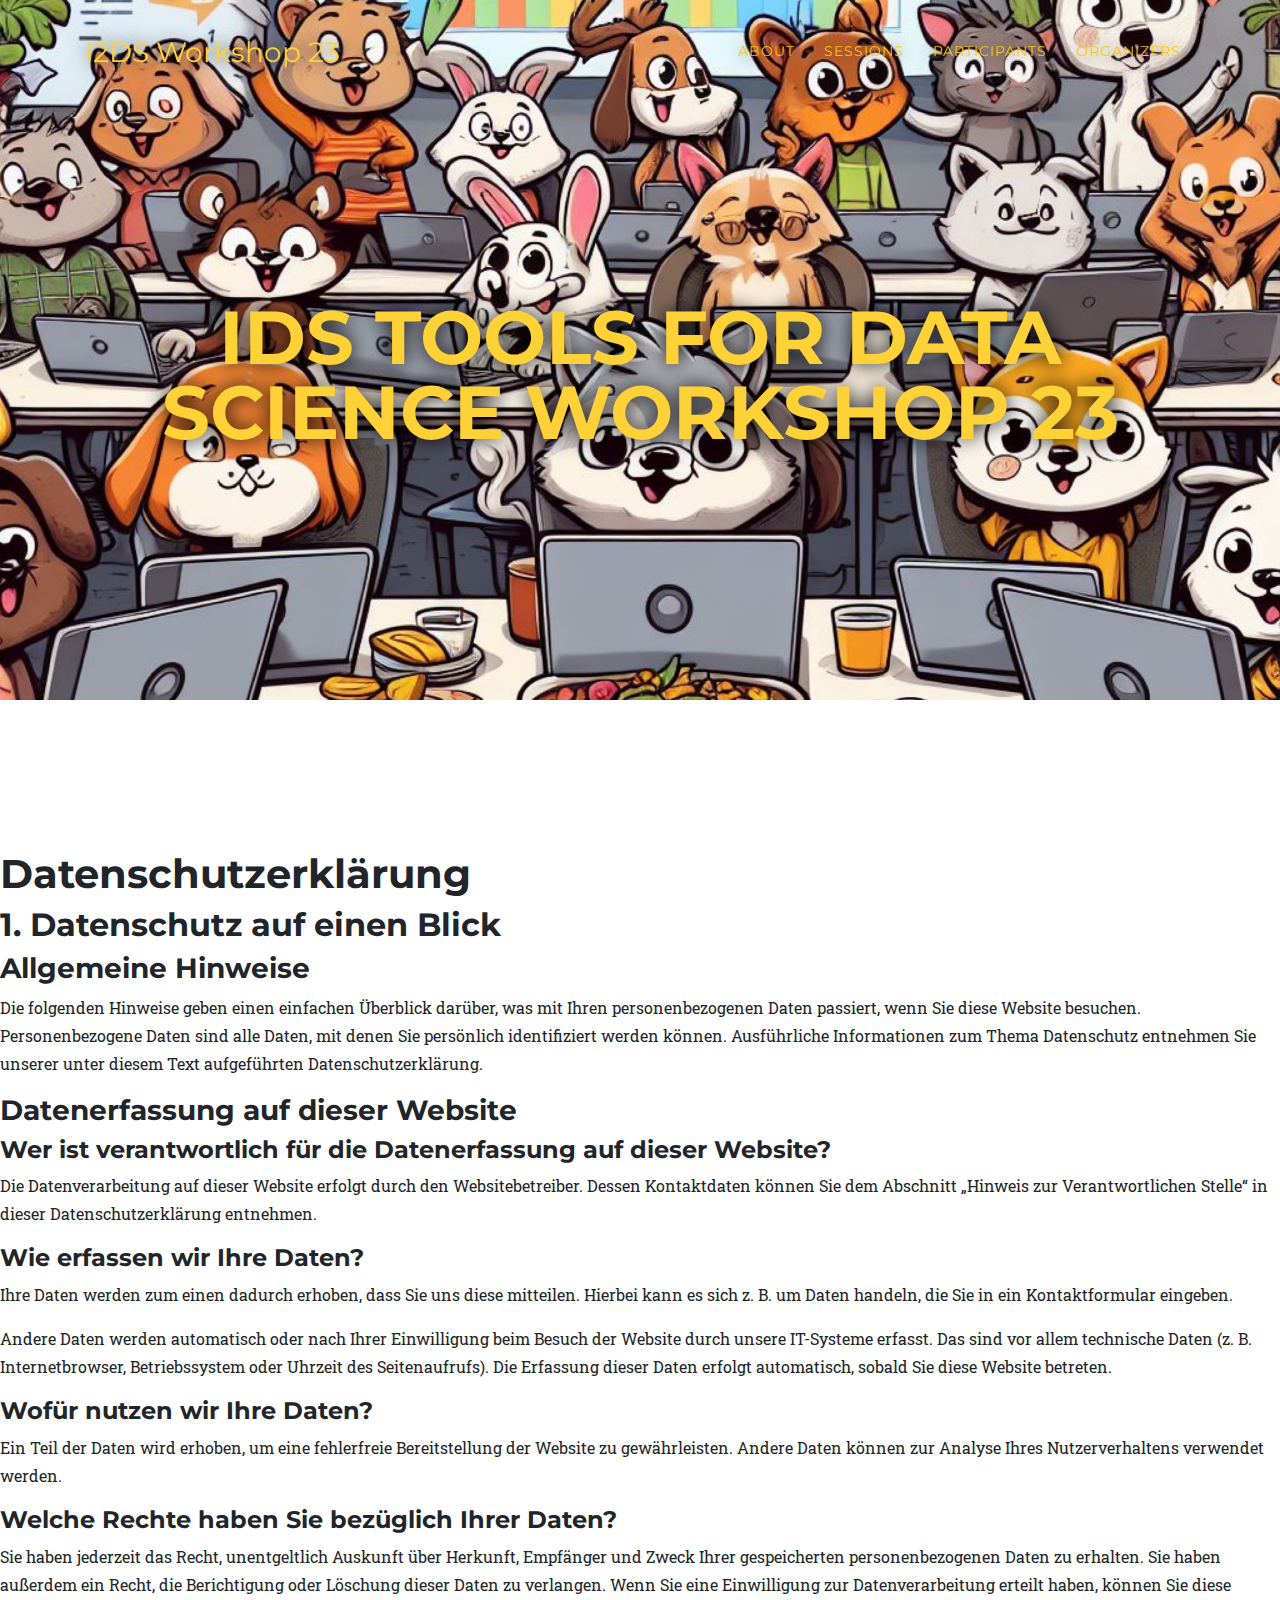
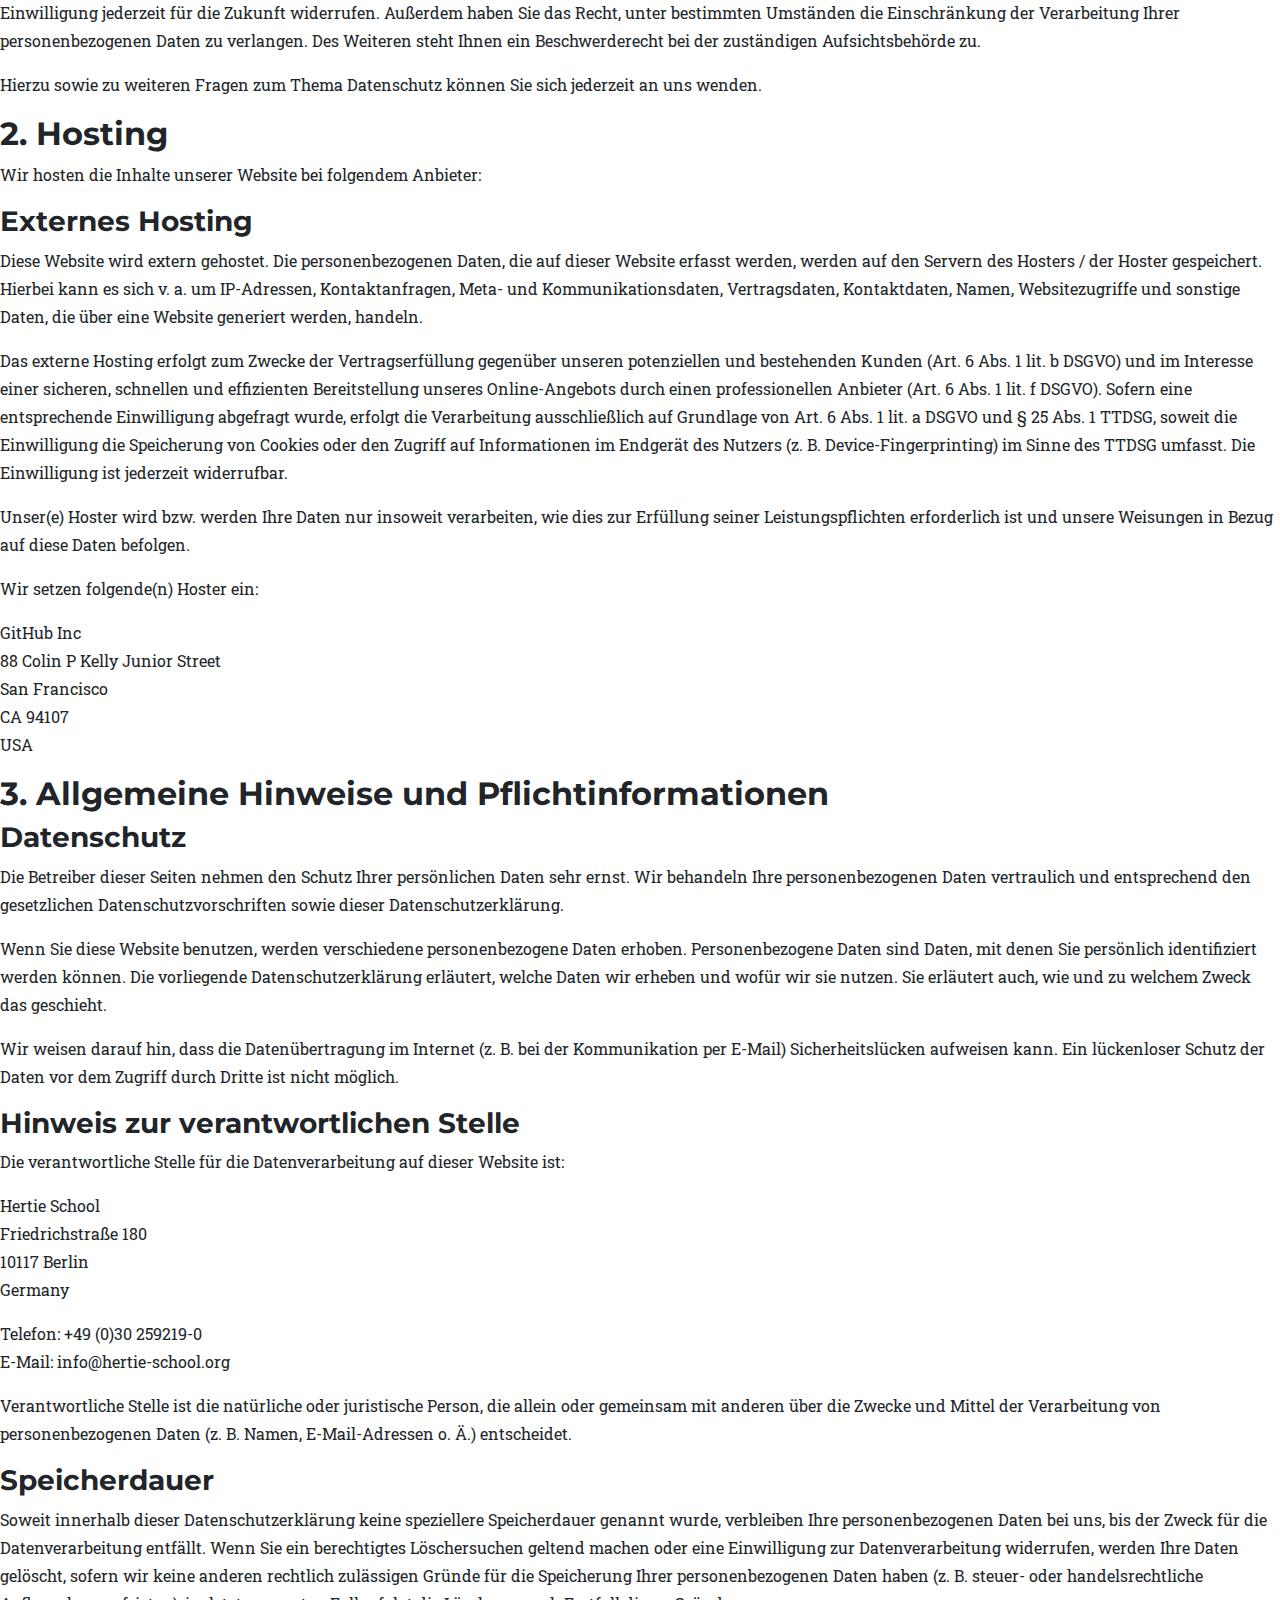
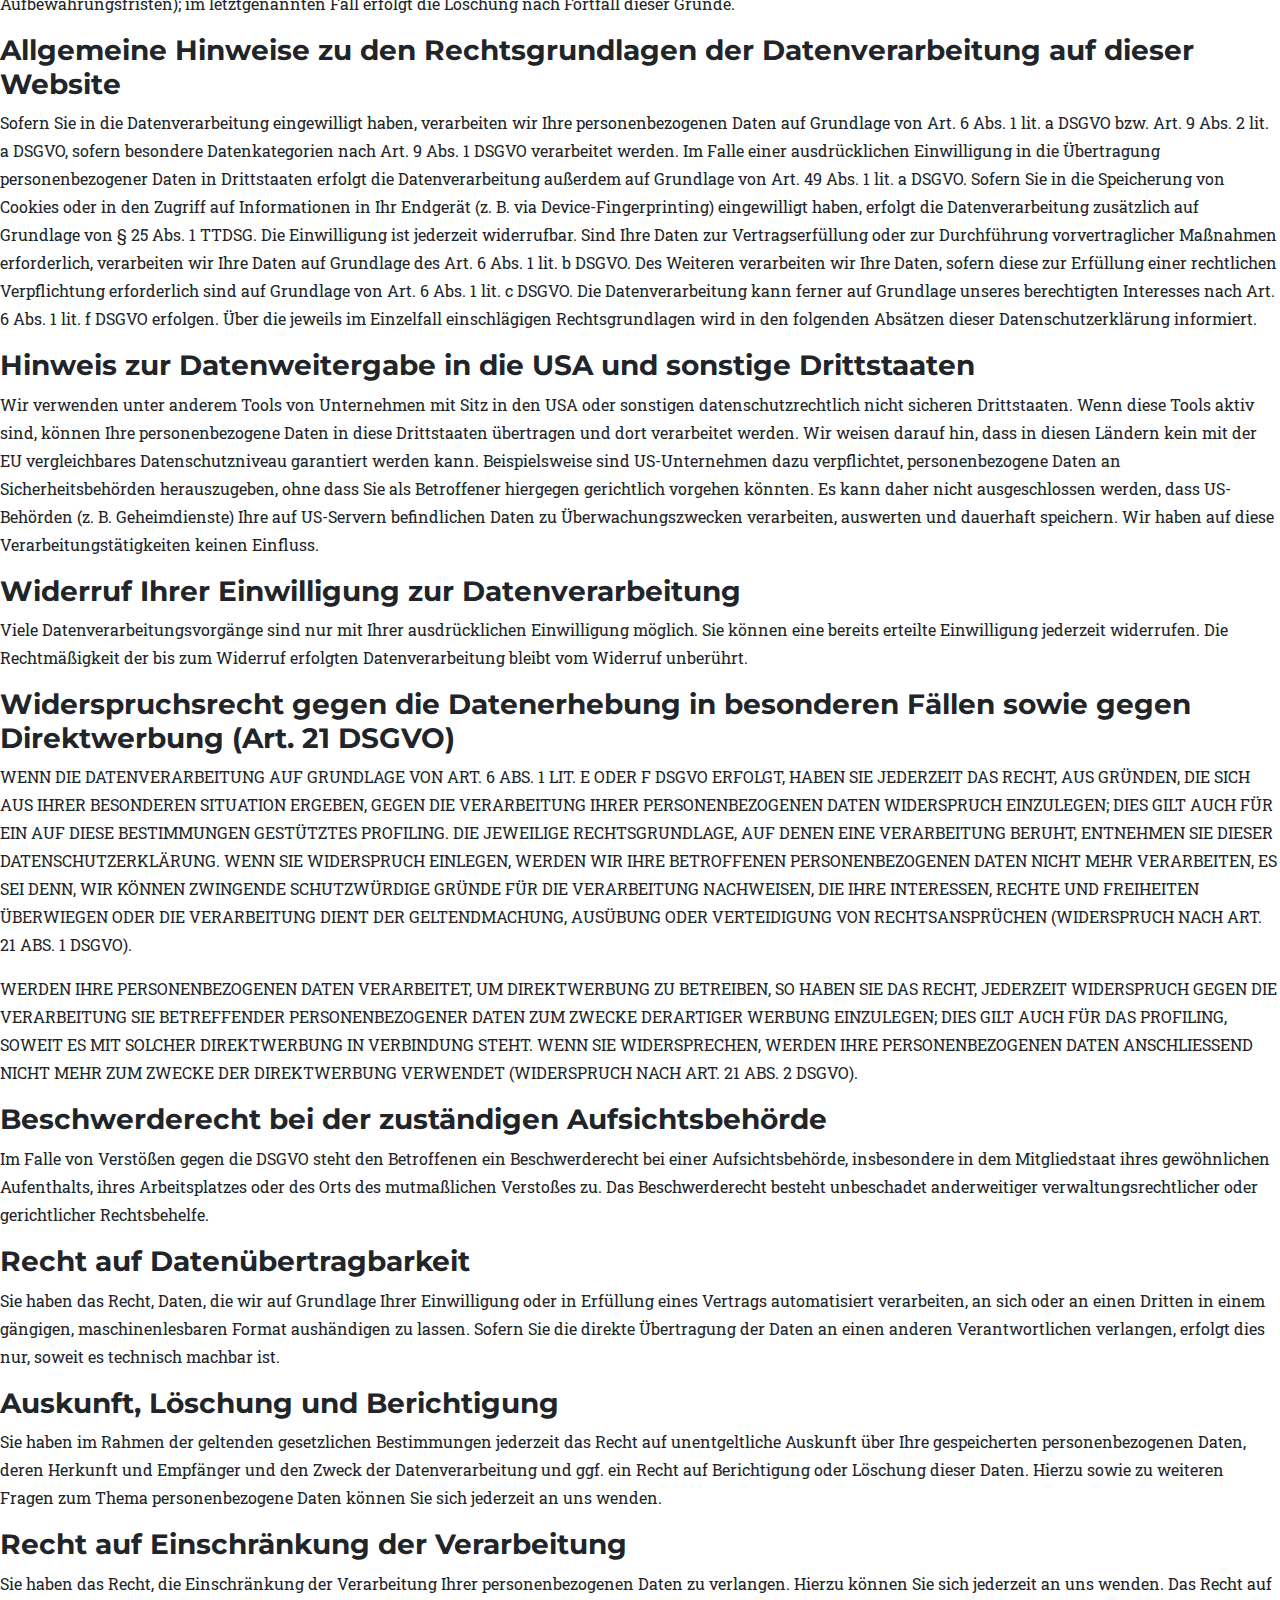
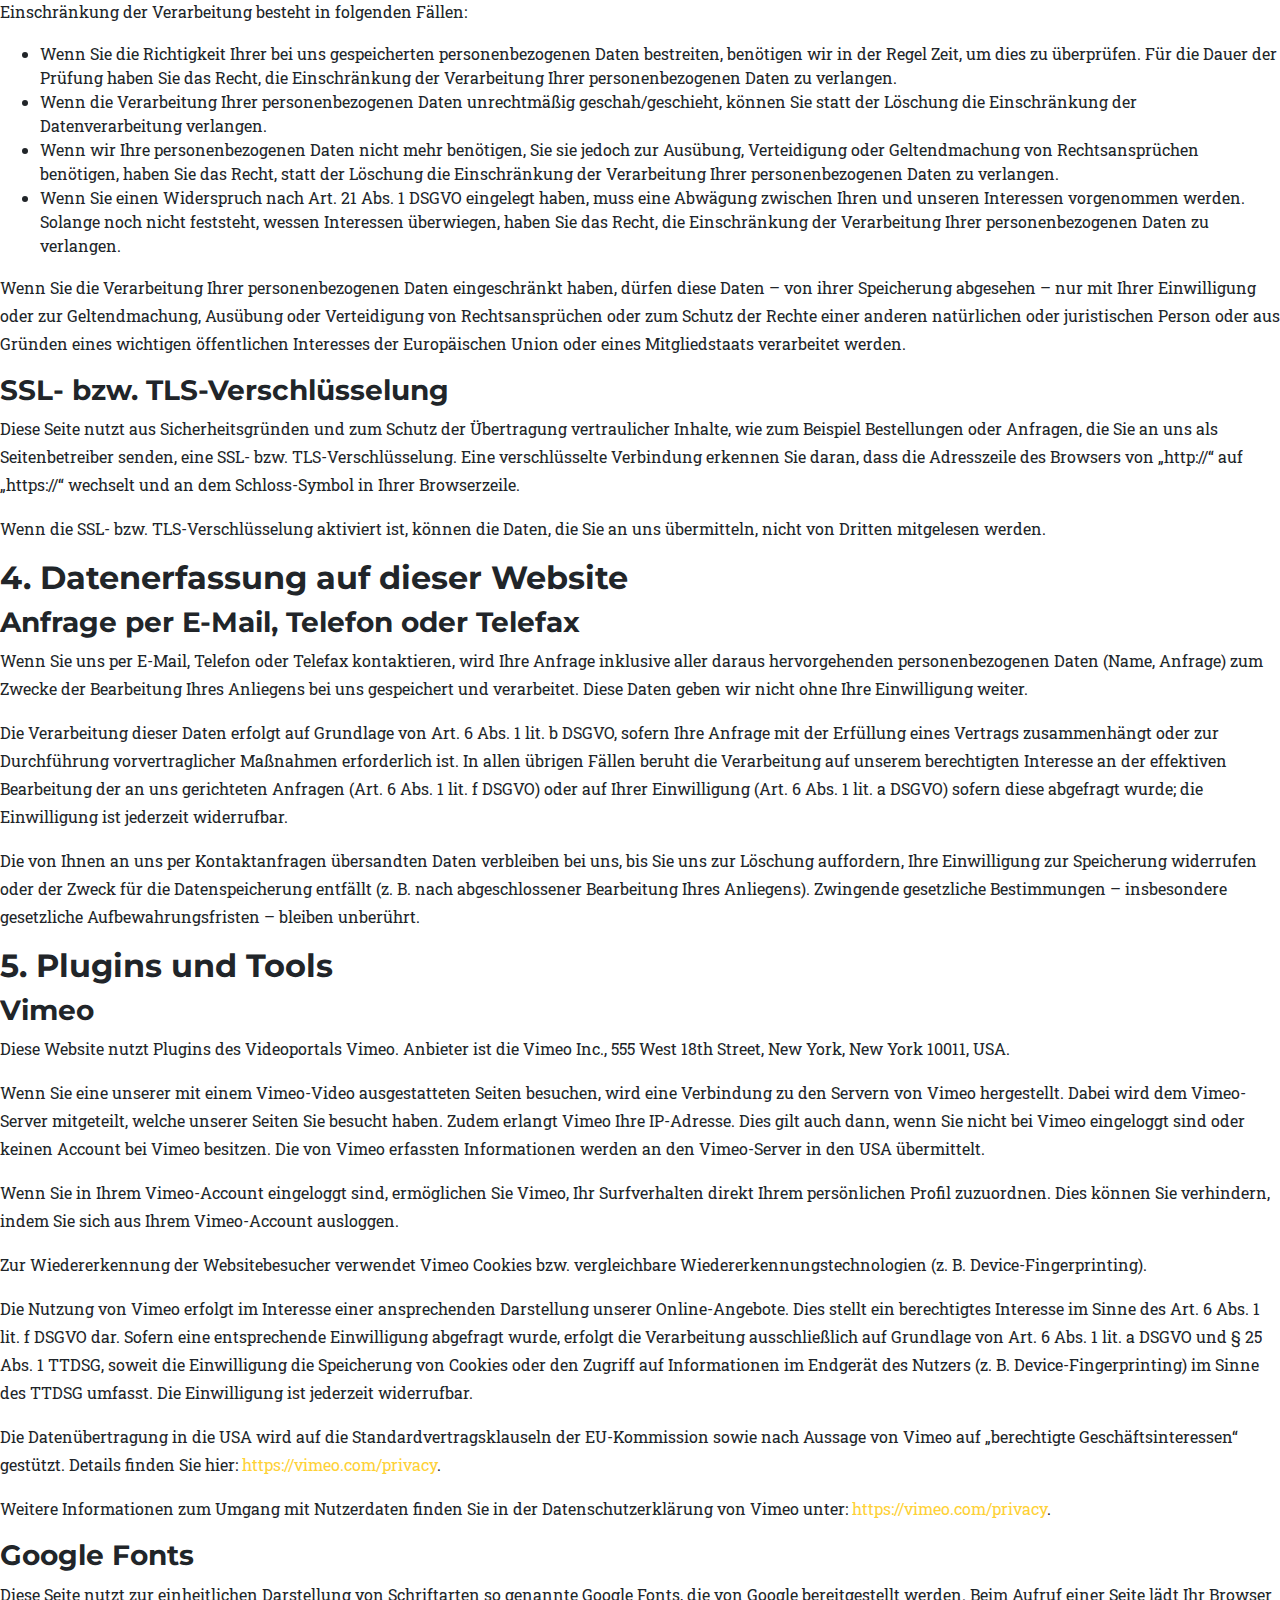
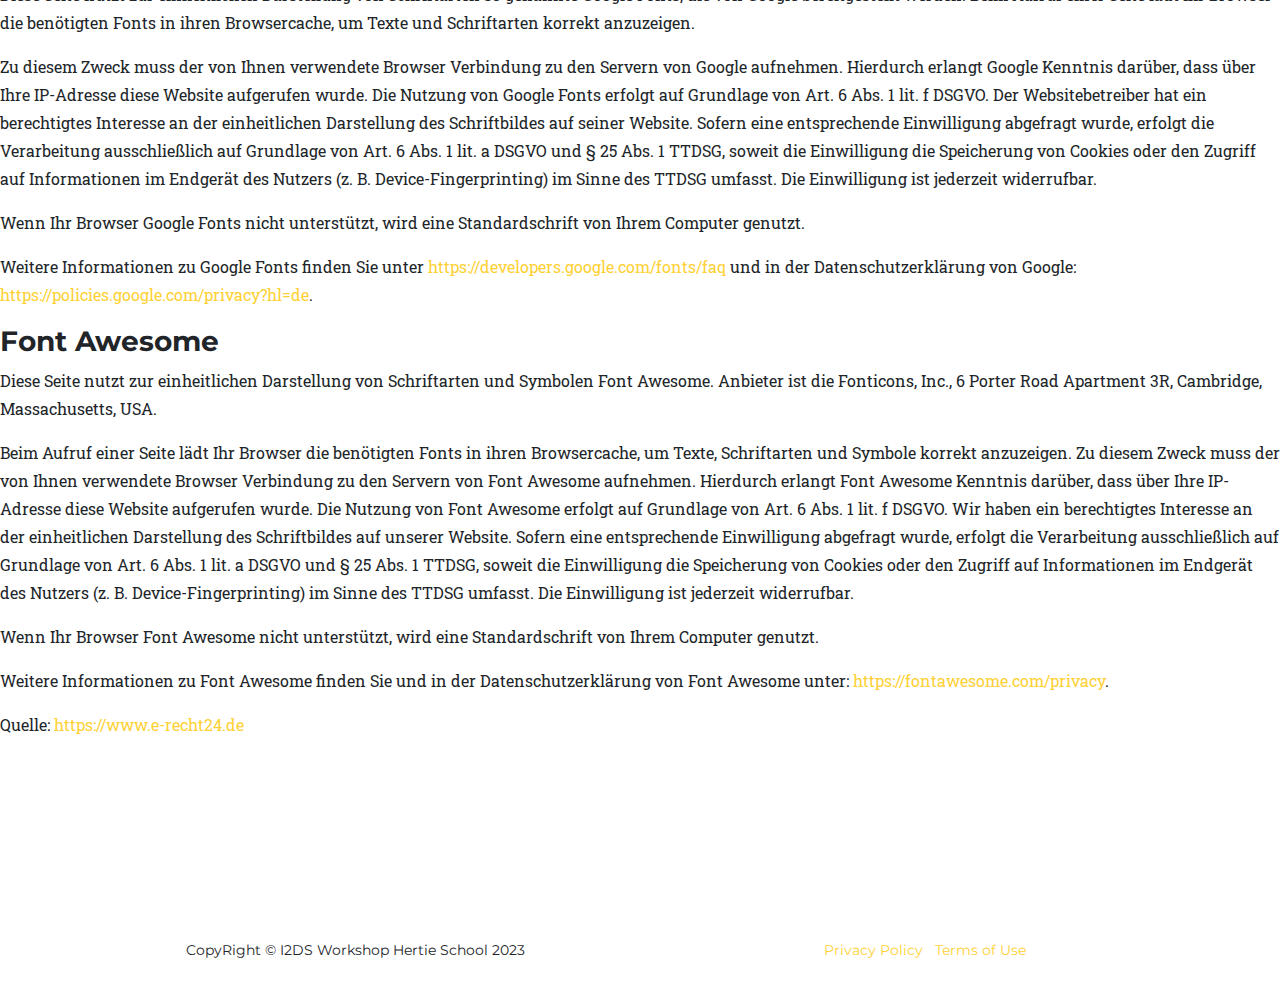
==== privacy.html @ a3f769ca "Initial commit" ====
<!DOCTYPE html>
<html lang="en">

<head>

  <meta charset="utf-8">
  <meta name="viewport" content="width=device-width, initial-scale=1, shrink-to-fit=no">
  <meta name="description" content="">
  <meta name="author" content="">

  <title>I2DS Tools for Data Science Workshop 21</title>

  <!-- Bootstrap core CSS -->
  <link href="vendor/bootstrap/css/bootstrap.min.css" rel="stylesheet">

  <!-- Custom fonts for this template -->
  <link href="vendor/fontawesome-free/css/all.min.css" rel="stylesheet" type="text/css">
  <link href="https://fonts.googleapis.com/css?family=Montserrat:400,700" rel="stylesheet" type="text/css">
  <link href='https://fonts.googleapis.com/css?family=Kaushan+Script' rel='stylesheet' type='text/css'>
  <link href='https://fonts.googleapis.com/css?family=Droid+Serif:400,700,400italic,700italic' rel='stylesheet' type='text/css'>
  <link href='https://fonts.googleapis.com/css?family=Roboto+Slab:400,100,300,700' rel='stylesheet' type='text/css'>

  <!-- Custom styles for this template -->
  <link href="css/agency.css" rel="stylesheet">
  <!--  <link href="css/agency.min.css" rel="stylesheet">  -->

  <style type="text/css">
    .tg .tg-gges {
      background-color: #C5D9F1;
      text-align: left;
      vertical-align: bottom
    }

    .tg .tg-0lax {
      text-align: left;
      vertical-align: top
    }

    .tg .tg-7zrl {
      text-align: left;
      vertical-align: bottom
    }
  </style>

  <style type="text/css">
    .tg .tg-ycr8 {
      text-align: left;
      vertical-align: top
    }

    .tg .tg-raw7 {
      border-color: inherit;
      font-weight: bold;
      text-align: left;
      vertical-align: top
    }

    .tg .tg-zv36 {
      border-color: inherit;
      font-weight: bold;
      text-align: left;
      vertical-align: top
    }

    .tg .tg-uk4f {
      text-align: left;
      vertical-align: top
    }

    .tg .tg-6sgx {
      text-align: left;
      vertical-align: top
    }

    .tg .tg-vrym {
      background-color: #353a3f;
      border-color: inherit;
      color: #ffc702;
      font-weight: bold;
      text-align: center;
      vertical-align: middle
    }

    .tg .tg-y0hg {
      text-align: left;
      vertical-align: top
    }

  </style>
</head>

<body id="page-top">

  <!-- Navigation -->
  <nav class="navbar navbar-expand-lg navbar-dark fixed-top" id="mainNav">
    <div class="container">
      <a class="navbar-brand js-scroll-trigger" href="#page-top">I2DS Workshop 23</a>
      <button class="navbar-toggler navbar-toggler-right" type="button" data-toggle="collapse" data-target="#navbarResponsive" aria-controls="navbarResponsive" aria-expanded="false" aria-label="Toggle navigation">
        Menu
        <i class="fas fa-bars"></i>
      </button>
      <div class="collapse navbar-collapse" id="navbarResponsive">
        <ul class="navbar-nav text-uppercase ml-auto">
          <li class="nav-item">
            <a class="nav-link js-scroll-trigger" href="index.html#about">About</a>
          </li>
          <li class="nav-item">
            <a class="nav-link js-scroll-trigger" href="index.html#sessions">Sessions</a>
          </li>
          <li class="nav-item">
            <a class="nav-link js-scroll-trigger" href="index.html#participants">Participants</a>
          </li>
          <li class="nav-item">
            <a class="nav-link js-scroll-trigger" href="index.html#organizers">Organizers</a>
          </li>
        </ul>
      </div>
    </div>
  </nav>

  <!-- Privacy -->
  
  <!-- Header -->
  <header class="masthead">
    <div class="container">
      <div class="intro-text">
        <div class="intro-heading text-uppercase">IDS Tools for Data Science Workshop 23</div>
      </div>
    </div>
  </header>


<section>

<h1>Datenschutz&shy;erkl&auml;rung</h1>
<h2>1. Datenschutz auf einen Blick</h2>
<h3>Allgemeine Hinweise</h3> <p>Die folgenden Hinweise geben einen einfachen &Uuml;berblick dar&uuml;ber, was mit Ihren personenbezogenen Daten passiert, wenn Sie diese Website besuchen. Personenbezogene Daten sind alle Daten, mit denen Sie pers&ouml;nlich identifiziert werden k&ouml;nnen. Ausf&uuml;hrliche Informationen zum Thema Datenschutz entnehmen Sie unserer unter diesem Text aufgef&uuml;hrten Datenschutzerkl&auml;rung.</p>
<h3>Datenerfassung auf dieser Website</h3> <h4>Wer ist verantwortlich f&uuml;r die Datenerfassung auf dieser Website?</h4> <p>Die Datenverarbeitung auf dieser Website erfolgt durch den Websitebetreiber. Dessen Kontaktdaten k&ouml;nnen Sie dem Abschnitt &bdquo;Hinweis zur Verantwortlichen Stelle&ldquo; in dieser Datenschutzerkl&auml;rung entnehmen.</p> <h4>Wie erfassen wir Ihre Daten?</h4> <p>Ihre Daten werden zum einen dadurch erhoben, dass Sie uns diese mitteilen. Hierbei kann es sich z.&nbsp;B. um Daten handeln, die Sie in ein Kontaktformular eingeben.</p> <p>Andere Daten werden automatisch oder nach Ihrer Einwilligung beim Besuch der Website durch unsere IT-Systeme erfasst. Das sind vor allem technische Daten (z.&nbsp;B. Internetbrowser, Betriebssystem oder Uhrzeit des Seitenaufrufs). Die Erfassung dieser Daten erfolgt automatisch, sobald Sie diese Website betreten.</p> <h4>Wof&uuml;r nutzen wir Ihre Daten?</h4> <p>Ein Teil der Daten wird erhoben, um eine fehlerfreie Bereitstellung der Website zu gew&auml;hrleisten. Andere Daten k&ouml;nnen zur Analyse Ihres Nutzerverhaltens verwendet werden.</p> <h4>Welche Rechte haben Sie bez&uuml;glich Ihrer Daten?</h4> <p>Sie haben jederzeit das Recht, unentgeltlich Auskunft &uuml;ber Herkunft, Empf&auml;nger und Zweck Ihrer gespeicherten personenbezogenen Daten zu erhalten. Sie haben au&szlig;erdem ein Recht, die Berichtigung oder L&ouml;schung dieser Daten zu verlangen. Wenn Sie eine Einwilligung zur Datenverarbeitung erteilt haben, k&ouml;nnen Sie diese Einwilligung jederzeit f&uuml;r die Zukunft widerrufen. Au&szlig;erdem haben Sie das Recht, unter bestimmten Umst&auml;nden die Einschr&auml;nkung der Verarbeitung Ihrer personenbezogenen Daten zu verlangen. Des Weiteren steht Ihnen ein Beschwerderecht bei der zust&auml;ndigen Aufsichtsbeh&ouml;rde zu.</p> <p>Hierzu sowie zu weiteren Fragen zum Thema Datenschutz k&ouml;nnen Sie sich jederzeit an uns wenden.</p>
<h2>2. Hosting</h2>
<p>Wir hosten die Inhalte unserer Website bei folgendem Anbieter:</p>
<h3>Externes Hosting</h3> <p>Diese Website wird extern gehostet. Die personenbezogenen Daten, die auf dieser Website erfasst werden, werden auf den Servern des Hosters / der Hoster gespeichert. Hierbei kann es sich v.&nbsp;a. um IP-Adressen, Kontaktanfragen, Meta- und Kommunikationsdaten, Vertragsdaten, Kontaktdaten, Namen, Websitezugriffe und sonstige Daten, die &uuml;ber eine Website generiert werden, handeln.</p> <p>Das externe Hosting erfolgt zum Zwecke der Vertragserf&uuml;llung gegen&uuml;ber unseren potenziellen und bestehenden Kunden (Art. 6 Abs. 1 lit. b DSGVO) und im Interesse einer sicheren, schnellen und effizienten Bereitstellung unseres Online-Angebots durch einen professionellen Anbieter (Art. 6 Abs. 1 lit. f DSGVO). Sofern eine entsprechende Einwilligung abgefragt wurde, erfolgt die Verarbeitung ausschlie&szlig;lich auf Grundlage von Art. 6 Abs. 1 lit. a DSGVO und &sect; 25 Abs. 1 TTDSG, soweit die Einwilligung die Speicherung von Cookies oder den Zugriff auf Informationen im Endger&auml;t des Nutzers (z.&nbsp;B. Device-Fingerprinting) im Sinne des TTDSG umfasst. Die Einwilligung ist jederzeit widerrufbar.</p> <p>Unser(e) Hoster wird bzw. werden Ihre Daten nur insoweit verarbeiten, wie dies zur Erf&uuml;llung seiner Leistungspflichten erforderlich ist und unsere Weisungen in Bezug auf diese Daten befolgen.</p> <p>Wir setzen folgende(n) Hoster ein:</p>
<p>GitHub Inc<br />
88 Colin P Kelly Junior Street <br />
San Francisco<br />
CA 94107<br />
USA</p>
<h2>3. Allgemeine Hinweise und Pflicht&shy;informationen</h2>
<h3>Datenschutz</h3> <p>Die Betreiber dieser Seiten nehmen den Schutz Ihrer pers&ouml;nlichen Daten sehr ernst. Wir behandeln Ihre personenbezogenen Daten vertraulich und entsprechend den gesetzlichen Datenschutzvorschriften sowie dieser Datenschutzerkl&auml;rung.</p> <p>Wenn Sie diese Website benutzen, werden verschiedene personenbezogene Daten erhoben. Personenbezogene Daten sind Daten, mit denen Sie pers&ouml;nlich identifiziert werden k&ouml;nnen. Die vorliegende Datenschutzerkl&auml;rung erl&auml;utert, welche Daten wir erheben und wof&uuml;r wir sie nutzen. Sie erl&auml;utert auch, wie und zu welchem Zweck das geschieht.</p> <p>Wir weisen darauf hin, dass die Daten&uuml;bertragung im Internet (z.&nbsp;B. bei der Kommunikation per E-Mail) Sicherheitsl&uuml;cken aufweisen kann. Ein l&uuml;ckenloser Schutz der Daten vor dem Zugriff durch Dritte ist nicht m&ouml;glich.</p>
<h3>Hinweis zur verantwortlichen Stelle</h3> <p>Die verantwortliche Stelle f&uuml;r die Datenverarbeitung auf dieser Website ist:</p> <p>Hertie School<br />
Friedrichstra&szlig;e 180<br />
10117 Berlin<br />
Germany</p>

<p>Telefon: +49 (0)30 259219-0<br />
E-Mail: info@hertie-school.org</p>
 <p>Verantwortliche Stelle ist die nat&uuml;rliche oder juristische Person, die allein oder gemeinsam mit anderen &uuml;ber die Zwecke und Mittel der Verarbeitung von personenbezogenen Daten (z.&nbsp;B. Namen, E-Mail-Adressen o. &Auml;.) entscheidet.</p>

<h3>Speicherdauer</h3> <p>Soweit innerhalb dieser Datenschutzerkl&auml;rung keine speziellere Speicherdauer genannt wurde, verbleiben Ihre personenbezogenen Daten bei uns, bis der Zweck f&uuml;r die Datenverarbeitung entf&auml;llt. Wenn Sie ein berechtigtes L&ouml;schersuchen geltend machen oder eine Einwilligung zur Datenverarbeitung widerrufen, werden Ihre Daten gel&ouml;scht, sofern wir keine anderen rechtlich zul&auml;ssigen Gr&uuml;nde f&uuml;r die Speicherung Ihrer personenbezogenen Daten haben (z.&nbsp;B. steuer- oder handelsrechtliche Aufbewahrungsfristen); im letztgenannten Fall erfolgt die L&ouml;schung nach Fortfall dieser Gr&uuml;nde.</p>
<h3>Allgemeine Hinweise zu den Rechtsgrundlagen der Datenverarbeitung auf dieser Website</h3> <p>Sofern Sie in die Datenverarbeitung eingewilligt haben, verarbeiten wir Ihre personenbezogenen Daten auf Grundlage von Art. 6 Abs. 1 lit. a DSGVO bzw. Art. 9 Abs. 2 lit. a DSGVO, sofern besondere Datenkategorien nach Art. 9 Abs. 1 DSGVO verarbeitet werden. Im Falle einer ausdr&uuml;cklichen Einwilligung in die &Uuml;bertragung personenbezogener Daten in Drittstaaten erfolgt die Datenverarbeitung au&szlig;erdem auf Grundlage von Art. 49 Abs. 1 lit. a DSGVO. Sofern Sie in die Speicherung von Cookies oder in den Zugriff auf Informationen in Ihr Endger&auml;t (z.&nbsp;B. via Device-Fingerprinting) eingewilligt haben, erfolgt die Datenverarbeitung zus&auml;tzlich auf Grundlage von &sect; 25 Abs. 1 TTDSG. Die Einwilligung ist jederzeit widerrufbar. Sind Ihre Daten zur Vertragserf&uuml;llung oder zur Durchf&uuml;hrung vorvertraglicher Ma&szlig;nahmen erforderlich, verarbeiten wir Ihre Daten auf Grundlage des Art. 6 Abs. 1 lit. b DSGVO. Des Weiteren verarbeiten wir Ihre Daten, sofern diese zur Erf&uuml;llung einer rechtlichen Verpflichtung erforderlich sind auf Grundlage von Art. 6 Abs. 1 lit. c DSGVO. Die Datenverarbeitung kann ferner auf Grundlage unseres berechtigten Interesses nach Art. 6 Abs. 1 lit. f DSGVO erfolgen. &Uuml;ber die jeweils im Einzelfall einschl&auml;gigen Rechtsgrundlagen wird in den folgenden Abs&auml;tzen dieser Datenschutzerkl&auml;rung informiert.</p>
<h3>Hinweis zur Datenweitergabe in die USA und sonstige Drittstaaten</h3> <p>Wir verwenden unter anderem Tools von Unternehmen mit Sitz in den USA oder sonstigen datenschutzrechtlich nicht sicheren Drittstaaten. Wenn diese Tools aktiv sind, k&ouml;nnen Ihre personenbezogene Daten in diese Drittstaaten &uuml;bertragen und dort verarbeitet werden. Wir weisen darauf hin, dass in diesen L&auml;ndern kein mit der EU vergleichbares Datenschutzniveau garantiert werden kann. Beispielsweise sind US-Unternehmen dazu verpflichtet, personenbezogene Daten an Sicherheitsbeh&ouml;rden herauszugeben, ohne dass Sie als Betroffener hiergegen gerichtlich vorgehen k&ouml;nnten. Es kann daher nicht ausgeschlossen werden, dass US-Beh&ouml;rden (z.&nbsp;B. Geheimdienste) Ihre auf US-Servern befindlichen Daten zu &Uuml;berwachungszwecken verarbeiten, auswerten und dauerhaft speichern. Wir haben auf diese Verarbeitungst&auml;tigkeiten keinen Einfluss.</p><h3>Widerruf Ihrer Einwilligung zur Datenverarbeitung</h3> <p>Viele Datenverarbeitungsvorg&auml;nge sind nur mit Ihrer ausdr&uuml;cklichen Einwilligung m&ouml;glich. Sie k&ouml;nnen eine bereits erteilte Einwilligung jederzeit widerrufen. Die Rechtm&auml;&szlig;igkeit der bis zum Widerruf erfolgten Datenverarbeitung bleibt vom Widerruf unber&uuml;hrt.</p>
<h3>Widerspruchsrecht gegen die Datenerhebung in besonderen F&auml;llen sowie gegen Direktwerbung (Art. 21 DSGVO)</h3> <p>WENN DIE DATENVERARBEITUNG AUF GRUNDLAGE VON ART. 6 ABS. 1 LIT. E ODER F DSGVO ERFOLGT, HABEN SIE JEDERZEIT DAS RECHT, AUS GR&Uuml;NDEN, DIE SICH AUS IHRER BESONDEREN SITUATION ERGEBEN, GEGEN DIE VERARBEITUNG IHRER PERSONENBEZOGENEN DATEN WIDERSPRUCH EINZULEGEN; DIES GILT AUCH F&Uuml;R EIN AUF DIESE BESTIMMUNGEN GEST&Uuml;TZTES PROFILING. DIE JEWEILIGE RECHTSGRUNDLAGE, AUF DENEN EINE VERARBEITUNG BERUHT, ENTNEHMEN SIE DIESER DATENSCHUTZERKL&Auml;RUNG. WENN SIE WIDERSPRUCH EINLEGEN, WERDEN WIR IHRE BETROFFENEN PERSONENBEZOGENEN DATEN NICHT MEHR VERARBEITEN, ES SEI DENN, WIR K&Ouml;NNEN ZWINGENDE SCHUTZW&Uuml;RDIGE GR&Uuml;NDE F&Uuml;R DIE VERARBEITUNG NACHWEISEN, DIE IHRE INTERESSEN, RECHTE UND FREIHEITEN &Uuml;BERWIEGEN ODER DIE VERARBEITUNG DIENT DER GELTENDMACHUNG, AUS&Uuml;BUNG ODER VERTEIDIGUNG VON RECHTSANSPR&Uuml;CHEN (WIDERSPRUCH NACH ART. 21 ABS. 1 DSGVO).</p> <p>WERDEN IHRE PERSONENBEZOGENEN DATEN VERARBEITET, UM DIREKTWERBUNG ZU BETREIBEN, SO HABEN SIE DAS RECHT, JEDERZEIT WIDERSPRUCH GEGEN DIE VERARBEITUNG SIE BETREFFENDER PERSONENBEZOGENER DATEN ZUM ZWECKE DERARTIGER WERBUNG EINZULEGEN; DIES GILT AUCH F&Uuml;R DAS PROFILING, SOWEIT ES MIT SOLCHER DIREKTWERBUNG IN VERBINDUNG STEHT. WENN SIE WIDERSPRECHEN, WERDEN IHRE PERSONENBEZOGENEN DATEN ANSCHLIESSEND NICHT MEHR ZUM ZWECKE DER DIREKTWERBUNG VERWENDET (WIDERSPRUCH NACH ART. 21 ABS. 2 DSGVO).</p>
<h3>Beschwerde&shy;recht bei der zust&auml;ndigen Aufsichts&shy;beh&ouml;rde</h3> <p>Im Falle von Verst&ouml;&szlig;en gegen die DSGVO steht den Betroffenen ein Beschwerderecht bei einer Aufsichtsbeh&ouml;rde, insbesondere in dem Mitgliedstaat ihres gew&ouml;hnlichen Aufenthalts, ihres Arbeitsplatzes oder des Orts des mutma&szlig;lichen Versto&szlig;es zu. Das Beschwerderecht besteht unbeschadet anderweitiger verwaltungsrechtlicher oder gerichtlicher Rechtsbehelfe.</p>
<h3>Recht auf Daten&shy;&uuml;bertrag&shy;barkeit</h3> <p>Sie haben das Recht, Daten, die wir auf Grundlage Ihrer Einwilligung oder in Erf&uuml;llung eines Vertrags automatisiert verarbeiten, an sich oder an einen Dritten in einem g&auml;ngigen, maschinenlesbaren Format aush&auml;ndigen zu lassen. Sofern Sie die direkte &Uuml;bertragung der Daten an einen anderen Verantwortlichen verlangen, erfolgt dies nur, soweit es technisch machbar ist.</p>
<h3>Auskunft, L&ouml;schung und Berichtigung</h3> <p>Sie haben im Rahmen der geltenden gesetzlichen Bestimmungen jederzeit das Recht auf unentgeltliche Auskunft &uuml;ber Ihre gespeicherten personenbezogenen Daten, deren Herkunft und Empf&auml;nger und den Zweck der Datenverarbeitung und ggf. ein Recht auf Berichtigung oder L&ouml;schung dieser Daten. Hierzu sowie zu weiteren Fragen zum Thema personenbezogene Daten k&ouml;nnen Sie sich jederzeit an uns wenden.</p>
<h3>Recht auf Einschr&auml;nkung der Verarbeitung</h3> <p>Sie haben das Recht, die Einschr&auml;nkung der Verarbeitung Ihrer personenbezogenen Daten zu verlangen. Hierzu k&ouml;nnen Sie sich jederzeit an uns wenden. Das Recht auf Einschr&auml;nkung der Verarbeitung besteht in folgenden F&auml;llen:</p> <ul> <li>Wenn Sie die Richtigkeit Ihrer bei uns gespeicherten personenbezogenen Daten bestreiten, ben&ouml;tigen wir in der Regel Zeit, um dies zu &uuml;berpr&uuml;fen. F&uuml;r die Dauer der Pr&uuml;fung haben Sie das Recht, die Einschr&auml;nkung der Verarbeitung Ihrer personenbezogenen Daten zu verlangen.</li> <li>Wenn die Verarbeitung Ihrer personenbezogenen Daten unrechtm&auml;&szlig;ig geschah/geschieht, k&ouml;nnen Sie statt der L&ouml;schung die Einschr&auml;nkung der Datenverarbeitung verlangen.</li> <li>Wenn wir Ihre personenbezogenen Daten nicht mehr ben&ouml;tigen, Sie sie jedoch zur Aus&uuml;bung, Verteidigung oder Geltendmachung von Rechtsanspr&uuml;chen ben&ouml;tigen, haben Sie das Recht, statt der L&ouml;schung die Einschr&auml;nkung der Verarbeitung Ihrer personenbezogenen Daten zu verlangen.</li> <li>Wenn Sie einen Widerspruch nach Art. 21 Abs. 1 DSGVO eingelegt haben, muss eine Abw&auml;gung zwischen Ihren und unseren Interessen vorgenommen werden. Solange noch nicht feststeht, wessen Interessen &uuml;berwiegen, haben Sie das Recht, die Einschr&auml;nkung der Verarbeitung Ihrer personenbezogenen Daten zu verlangen.</li> </ul> <p>Wenn Sie die Verarbeitung Ihrer personenbezogenen Daten eingeschr&auml;nkt haben, d&uuml;rfen diese Daten &ndash; von ihrer Speicherung abgesehen &ndash; nur mit Ihrer Einwilligung oder zur Geltendmachung, Aus&uuml;bung oder Verteidigung von Rechtsanspr&uuml;chen oder zum Schutz der Rechte einer anderen nat&uuml;rlichen oder juristischen Person oder aus Gr&uuml;nden eines wichtigen &ouml;ffentlichen Interesses der Europ&auml;ischen Union oder eines Mitgliedstaats verarbeitet werden.</p>
<h3>SSL- bzw. TLS-Verschl&uuml;sselung</h3> <p>Diese Seite nutzt aus Sicherheitsgr&uuml;nden und zum Schutz der &Uuml;bertragung vertraulicher Inhalte, wie zum Beispiel Bestellungen oder Anfragen, die Sie an uns als Seitenbetreiber senden, eine SSL- bzw. TLS-Verschl&uuml;sselung. Eine verschl&uuml;sselte Verbindung erkennen Sie daran, dass die Adresszeile des Browsers von &bdquo;http://&ldquo; auf &bdquo;https://&ldquo; wechselt und an dem Schloss-Symbol in Ihrer Browserzeile.</p> <p>Wenn die SSL- bzw. TLS-Verschl&uuml;sselung aktiviert ist, k&ouml;nnen die Daten, die Sie an uns &uuml;bermitteln, nicht von Dritten mitgelesen werden.</p>
<h2>4. Datenerfassung auf dieser Website</h2>
<h3>Anfrage per E-Mail, Telefon oder Telefax</h3> <p>Wenn Sie uns per E-Mail, Telefon oder Telefax kontaktieren, wird Ihre Anfrage inklusive aller daraus hervorgehenden personenbezogenen Daten (Name, Anfrage) zum Zwecke der Bearbeitung Ihres Anliegens bei uns gespeichert und verarbeitet. Diese Daten geben wir nicht ohne Ihre Einwilligung weiter.</p> <p>Die Verarbeitung dieser Daten erfolgt auf Grundlage von Art. 6 Abs. 1 lit. b DSGVO, sofern Ihre Anfrage mit der Erf&uuml;llung eines Vertrags zusammenh&auml;ngt oder zur Durchf&uuml;hrung vorvertraglicher Ma&szlig;nahmen erforderlich ist. In allen &uuml;brigen F&auml;llen beruht die Verarbeitung auf unserem berechtigten Interesse an der effektiven Bearbeitung der an uns gerichteten Anfragen (Art. 6 Abs. 1 lit. f DSGVO) oder auf Ihrer Einwilligung (Art. 6 Abs. 1 lit. a DSGVO) sofern diese abgefragt wurde; die Einwilligung ist jederzeit widerrufbar.</p> <p>Die von Ihnen an uns per Kontaktanfragen &uuml;bersandten Daten verbleiben bei uns, bis Sie uns zur L&ouml;schung auffordern, Ihre Einwilligung zur Speicherung widerrufen oder der Zweck f&uuml;r die Datenspeicherung entf&auml;llt (z.&nbsp;B. nach abgeschlossener Bearbeitung Ihres Anliegens). Zwingende gesetzliche Bestimmungen &ndash; insbesondere gesetzliche Aufbewahrungsfristen &ndash; bleiben unber&uuml;hrt.</p>
<h2>5. Plugins und Tools</h2>
<h3>Vimeo</h3> <p>Diese Website nutzt Plugins des Videoportals Vimeo. Anbieter ist die Vimeo Inc., 555 West 18th Street, New York, New York 10011, USA.</p> <p>Wenn Sie eine unserer mit einem Vimeo-Video ausgestatteten Seiten besuchen, wird eine Verbindung zu den Servern von Vimeo hergestellt. Dabei wird dem Vimeo-Server mitgeteilt, welche unserer Seiten Sie besucht haben. Zudem erlangt Vimeo Ihre IP-Adresse. Dies gilt auch dann, wenn Sie nicht bei Vimeo eingeloggt sind oder keinen Account bei Vimeo besitzen. Die von Vimeo erfassten Informationen werden an den Vimeo-Server in den USA &uuml;bermittelt.</p> <p>Wenn Sie in Ihrem Vimeo-Account eingeloggt sind, erm&ouml;glichen Sie Vimeo, Ihr Surfverhalten direkt Ihrem pers&ouml;nlichen Profil zuzuordnen. Dies k&ouml;nnen Sie verhindern, indem Sie sich aus Ihrem Vimeo-Account ausloggen.</p> <p>Zur Wiedererkennung der Websitebesucher verwendet Vimeo Cookies bzw. vergleichbare Wiedererkennungstechnologien (z.&nbsp;B. Device-Fingerprinting).</p> <p>Die Nutzung von Vimeo erfolgt im Interesse einer ansprechenden Darstellung unserer Online-Angebote. Dies stellt ein berechtigtes Interesse im Sinne des Art. 6 Abs. 1 lit. f DSGVO dar. Sofern eine entsprechende Einwilligung abgefragt wurde, erfolgt die Verarbeitung ausschlie&szlig;lich auf Grundlage von Art. 6 Abs. 1 lit. a DSGVO und &sect; 25 Abs. 1 TTDSG, soweit die Einwilligung die Speicherung von Cookies oder den Zugriff auf Informationen im Endger&auml;t des Nutzers (z.&nbsp;B. Device-Fingerprinting) im Sinne des TTDSG umfasst. Die Einwilligung ist jederzeit widerrufbar.</p> <p>Die Daten&uuml;bertragung in die USA wird auf die Standardvertragsklauseln der EU-Kommission sowie nach Aussage von Vimeo auf &bdquo;berechtigte Gesch&auml;ftsinteressen&ldquo; gest&uuml;tzt. Details finden Sie hier: <a href="https://vimeo.com/privacy" target="_blank" rel="noopener noreferrer">https://vimeo.com/privacy</a>.</p> <p>Weitere Informationen zum Umgang mit Nutzerdaten finden Sie in der Datenschutzerkl&auml;rung von Vimeo unter: <a href="https://vimeo.com/privacy" target="_blank" rel="noopener noreferrer">https://vimeo.com/privacy</a>.</p>
<h3>Google Fonts</h3> <p>Diese Seite nutzt zur einheitlichen Darstellung von Schriftarten so genannte Google Fonts, die von Google bereitgestellt werden. Beim Aufruf einer Seite l&auml;dt Ihr Browser die ben&ouml;tigten Fonts in ihren Browsercache, um Texte und Schriftarten korrekt anzuzeigen.</p> <p>Zu diesem Zweck muss der von Ihnen verwendete Browser Verbindung zu den Servern von Google aufnehmen. Hierdurch erlangt Google Kenntnis dar&uuml;ber, dass &uuml;ber Ihre IP-Adresse diese Website aufgerufen wurde. Die Nutzung von Google Fonts erfolgt auf Grundlage von Art. 6 Abs. 1 lit. f DSGVO. Der Websitebetreiber hat ein berechtigtes Interesse an der einheitlichen Darstellung des Schriftbildes auf seiner Website. Sofern eine entsprechende Einwilligung abgefragt wurde, erfolgt die Verarbeitung ausschlie&szlig;lich auf Grundlage von Art. 6 Abs. 1 lit. a DSGVO und &sect; 25 Abs. 1 TTDSG, soweit die Einwilligung die Speicherung von Cookies oder den Zugriff auf Informationen im Endger&auml;t des Nutzers (z.&nbsp;B. Device-Fingerprinting) im Sinne des TTDSG umfasst. Die Einwilligung ist jederzeit widerrufbar.</p> <p>Wenn Ihr Browser Google Fonts nicht unterst&uuml;tzt, wird eine Standardschrift von Ihrem Computer genutzt.</p> <p>Weitere Informationen zu Google Fonts finden Sie unter <a href="https://developers.google.com/fonts/faq" target="_blank" rel="noopener noreferrer">https://developers.google.com/fonts/faq</a> und in der Datenschutzerkl&auml;rung von Google: <a href="https://policies.google.com/privacy?hl=de" target="_blank" rel="noopener noreferrer">https://policies.google.com/privacy?hl=de</a>.</p>
<h3>Font Awesome</h3> <p>Diese Seite nutzt zur einheitlichen Darstellung von Schriftarten und Symbolen Font Awesome. Anbieter ist die Fonticons, Inc., 6 Porter Road Apartment 3R, Cambridge, Massachusetts, USA.</p> <p>Beim Aufruf einer Seite l&auml;dt Ihr Browser die ben&ouml;tigten Fonts in ihren Browsercache, um Texte, Schriftarten und Symbole korrekt anzuzeigen. Zu diesem Zweck muss der von Ihnen verwendete Browser Verbindung zu den Servern von Font Awesome aufnehmen. Hierdurch erlangt Font Awesome Kenntnis dar&uuml;ber, dass &uuml;ber Ihre IP-Adresse diese Website aufgerufen wurde. Die Nutzung von Font Awesome erfolgt auf Grundlage von Art. 6 Abs. 1 lit. f DSGVO. Wir haben ein berechtigtes Interesse an der einheitlichen Darstellung des Schriftbildes auf unserer Website. Sofern eine entsprechende Einwilligung abgefragt wurde, erfolgt die Verarbeitung ausschlie&szlig;lich auf Grundlage von Art. 6 Abs. 1 lit. a DSGVO und &sect; 25 Abs. 1 TTDSG, soweit die Einwilligung die Speicherung von Cookies oder den Zugriff auf Informationen im Endger&auml;t des Nutzers (z.&nbsp;B. Device-Fingerprinting) im Sinne des TTDSG umfasst. Die Einwilligung ist jederzeit widerrufbar.</p> <p>Wenn Ihr Browser Font Awesome nicht unterst&uuml;tzt, wird eine Standardschrift von Ihrem Computer genutzt.</p> <p>Weitere Informationen zu Font Awesome finden Sie&nbsp;und in der Datenschutzerkl&auml;rung von Font Awesome unter: <a href="https://fontawesome.com/privacy" target="_blank" rel="noopener noreferrer">https://fontawesome.com/privacy</a>.</p>
<p>Quelle: <a href="https://www.e-recht24.de">https://www.e-recht24.de</a></p>

</section>

  <!-- Footer -->
  <footer class="footer">
    <div class="container">
      <div class="row">
        <div class="col-md-6">
          <span class="copyright">CopyRight &copy; I2DS Workshop Hertie School 2023</span>
        </div>
        <div class="col-md-6">
          <ul class="list-inline quicklinks">
            <li class="list-inline-item">
              <a href="#">Privacy Policy</a>
            </li>
            <li class="list-inline-item">
              <a href="#">Terms of Use</a>
            </li>
          </ul>
        </div>
      </div>
    </div>
  </footer>

  <!-- Bootstrap core JavaScript -->
  <script src="vendor/jquery/jquery.min.js"></script>
  <script src="vendor/bootstrap/js/bootstrap.bundle.min.js"></script>

  <!-- Plugin JavaScript -->
  <script src="vendor/jquery-easing/jquery.easing.min.js"></script>

  <!-- Contact form JavaScript -->
  <script src="js/jqBootstrapValidation.js"></script>
  <script src="js/contact_me.js"></script>

  <!-- Custom scripts for this template -->
  <script src="js/agency.min.js"></script>

</body>

</html>
---- css/agency.css ----
/*!
 * Start Bootstrap - Agency v5.2.1 (https://startbootstrap.com/template-overviews/agency)
 * Copyright 2013-2019 Start Bootstrap
 * Licensed under MIT (https://github.com/BlackrockDigital/startbootstrap-agency/blob/master/LICENSE)
 */

body {
  overflow-x: hidden;
  font-family: 'Roboto Slab', -apple-system, BlinkMacSystemFont, 'Segoe UI', Roboto, 'Helvetica Neue', Arial, sans-serif, 'Apple Color Emoji', 'Segoe UI Emoji', 'Segoe UI Symbol', 'Noto Color Emoji';
}

p {
  line-height: 1.75;
}

a {
  color: #fed136;
}

a:hover {
  color: #fec503;
}

.text-primary {
  color: #fed136 !important;
}

h1,
h2,
h3,
h4,
h5,
h6 {
  font-weight: 700;
  font-family: 'Montserrat', -apple-system, BlinkMacSystemFont, 'Segoe UI', Roboto, 'Helvetica Neue', Arial, sans-serif, 'Apple Color Emoji', 'Segoe UI Emoji', 'Segoe UI Symbol', 'Noto Color Emoji';
}

.page-section {
  padding: 100px 0;
}

.page-section h2.section-heading {
  font-size: 40px;
  margin-top: 0;
  margin-bottom: 20px;
}

.page-section h2.section-heading-underline {
  font-size: 40px;
  margin-top: 0;
  margin-bottom: 25px;
  text-decoration: underline;
  text-underline-position: under;
}

.page-section h2.section-heading-underline-light {
  font-size: 30px;
  margin-top: 0;
  margin-bottom: 25px;
  text-decoration: underline;
  text-underline-position: under;
  color: #cfa517;
}

.page-section h3.section-subheading {
  font-size: 16px;
  font-weight: 400;
  font-style: italic;
  margin-bottom: 75px;
  text-transform: none;
}

.page-section h3.section-subheading-italic {
  font-size: 16px;
  font-weight: 400;
  font-style: italic;
  margin-bottom: 75px;
  text-transform: none;
}

.page-section h3.section-subheading-normal {
  font-size: 18px;
  font-weight: 400;
  font-style: normal;
  margin-top: 35px ;
  margin-right: 25%;
  margin-left: 25%;
  margin-bottom: auto;
  text-transform: none;
  text-align: center;
}

@media only screen and (max-width: 600px) {
  .page-section h3.section-subheading-normal {
    font-size: 18px;
    font-weight: 400;
    font-style: normal;
    margin-top: 35px ;
    margin-right: 4%;
    margin-left: 4%;
    margin-bottom: auto;
    text-transform: none;
    text-align: center;
    font-family: 'Droid Serif', -apple-system, BlinkMacSystemFont, 'Segoe UI', Roboto, 'Helvetica Neue', Arial, sans-serif, 'Apple Color Emoji', 'Segoe UI Emoji', 'Segoe UI Symbol', 'Noto Color Emoji';
  }
}

@media (min-width: 768px) {
  section {
    padding: 150px 0;
  }
}

::-moz-selection {
  background: #fed136;
  text-shadow: none;
}

::selection {
  background: #fed136;
  text-shadow: none;
}

img::-moz-selection {
  background: transparent;
}

img::selection {
  background: transparent;
}

img::-moz-selection {
  background: transparent;
}

.btn {
  font-family: 'Montserrat', -apple-system, BlinkMacSystemFont, 'Segoe UI', Roboto, 'Helvetica Neue', Arial, sans-serif, 'Apple Color Emoji', 'Segoe UI Emoji', 'Segoe UI Symbol', 'Noto Color Emoji';
  font-weight: 700;
}

.btn-xl {
  font-size: 18px;
  padding: 20px 40px;
}

.btn-primary {
  background-color: #fed136;
  border-color: #fed136;
  color: black;
}

.btn-primary:active, .btn-primary:focus, .btn-primary:hover {
  background-color: #fec810 !important;
  border-color: #fec810 !important;
  color: white;
}

.btn-primary:active, .btn-primary:focus {
  -webkit-box-shadow: 0 0 0 0.2rem rgba(254, 209, 55, 0.5) !important;
  box-shadow: 0 0 0 0.2rem rgba(254, 209, 55, 0.5) !important;
}

#mainNav {
  background-color: #212529;
}

#mainNav .navbar-toggler {
  font-size: 12px;
  right: 0;
  padding: 13px;
  text-transform: uppercase;
  color: white;
  border: 0;
  background-color: #fed136;
  font-family: 'Montserrat', -apple-system, BlinkMacSystemFont, 'Segoe UI', Roboto, 'Helvetica Neue', Arial, sans-serif, 'Apple Color Emoji', 'Segoe UI Emoji', 'Segoe UI Symbol', 'Noto Color Emoji';
}

#mainNav .navbar-brand {
  color: #fed136;
  text-shadow: 0 0 20px black;
  font-family: 'Montserrat', -apple-system, BlinkMacSystemFont, 'Segoe UI', Roboto, 'Helvetica Neue', Arial, sans-serif, 'Apple Color Emoji', 'Segoe UI Emoji', 'Segoe UI Symbol', 'Noto Color Emoji';
}

#mainNav .navbar-brand.active, #mainNav .navbar-brand:active, #mainNav .navbar-brand:focus, #mainNav .navbar-brand:hover {
  color: #fec503;
}

#mainNav .navbar-nav .nav-item .nav-link {
  font-size: 90%;
  font-weight: 400;
  padding: 0.75em 0;
  letter-spacing: 1px;
  color: #fec503;
  text-shadow: 0 0 20px black;
  font-family: 'Montserrat', -apple-system, BlinkMacSystemFont, 'Segoe UI', Roboto, 'Helvetica Neue', Arial, sans-serif, 'Apple Color Emoji', 'Segoe UI Emoji', 'Segoe UI Symbol', 'Noto Color Emoji';
}

#mainNav .navbar-nav .nav-item .nav-link.active, #mainNav .navbar-nav .nav-item .nav-link:hover {
  color: #fec503;
}

.reverse {
  flex-direction: row-reverse;
}

@media only screen and (max-width: 600px) {
  .reverse {
    flex-direction: column;
  }
}

@media (min-width: 992px) {
  #mainNav {
    padding-top: 25px;
    padding-bottom: 25px;
    -webkit-transition: padding-top 0.3s, padding-bottom 0.3s;
    transition: padding-top 0.3s, padding-bottom 0.3s;
    border: none;
    background-color: transparent;
  }
  #mainNav .navbar-brand {
    font-size: 1.75em;
    -webkit-transition: all 0.3s;
    transition: all 0.3s;
  }
  #mainNav .navbar-nav .nav-item .nav-link {
    padding: 1.1em 1em !important;
  }
  #mainNav.navbar-shrink {
    padding-top: 0;
    padding-bottom: 0;
    background-color: #212529;
  }
  #mainNav.navbar-shrink .navbar-brand {
    font-size: 1.25em;
    padding: 12px 0;
  }
}

header.masthead {
  text-align: center;
  color: white;
  background-image: url("../img/workshop-comic-cover-wide.jpeg");
  background-repeat: no-repeat;
  background-attachment: scroll;
  background-position: center center;
  background-size: cover;
}

header.masthead .intro-text {
  padding-top: 150px;
  padding-bottom: 100px;
}

header.masthead .intro-text .intro-lead-in {
  font-size: 18px;
  font-style: italic;
  line-height: 18px;
  margin-bottom: 25px;
  font-family: 'Droid Serif', -apple-system, BlinkMacSystemFont, 'Segoe UI', Roboto, 'Helvetica Neue', Arial, sans-serif, 'Apple Color Emoji', 'Segoe UI Emoji', 'Segoe UI Symbol', 'Noto Color Emoji';
}

header.masthead .intro-text .intro-heading {
  font-size: 50px;
  font-weight: 700;
  line-height: 50px;
  margin-bottom: 25px;
  color: #fed136;
  text-shadow: 0 0 20px black;
  font-family: 'Montserrat', -apple-system, BlinkMacSystemFont, 'Segoe UI', Roboto, 'Helvetica Neue', Arial, sans-serif, 'Apple Color Emoji', 'Segoe UI Emoji', 'Segoe UI Symbol', 'Noto Color Emoji';
}

@media (min-width: 768px) {
  header.masthead .intro-text {
    padding-top: 300px;
    padding-bottom: 200px;
  }
  header.masthead .intro-text .intro-lead-in {
    font-size: 40px;
    font-style: italic;
    line-height: 40px;
    margin-bottom: 25px;
    font-family: 'Droid Serif', -apple-system, BlinkMacSystemFont, 'Segoe UI', Roboto, 'Helvetica Neue', Arial, sans-serif, 'Apple Color Emoji', 'Segoe UI Emoji', 'Segoe UI Symbol', 'Noto Color Emoji';
  }
  header.masthead .intro-text .intro-heading {
    font-size: 75px;
    font-weight: 700;
    line-height: 75px;
    margin-bottom: 50px;
    font-family: 'Montserrat', -apple-system, BlinkMacSystemFont, 'Segoe UI', Roboto, 'Helvetica Neue', Arial, sans-serif, 'Apple Color Emoji', 'Segoe UI Emoji', 'Segoe UI Symbol', 'Noto Color Emoji';
  }
}

.service-heading {
  margin: 15px 0;
  text-transform: none;
}

.service-subtext-light {
  margin: 15px 0;
  text-transform: none;
  color: #cfa517;
}

hr.white-thick {
  border: 1px solid #FFFFFF;
  margin: 35px 50px 10px 50px ;
}

hr.white-thick-top {
  border: 1px solid #FFFFFF;
  margin: 40px 50px 30px 50px ;
}

hr.white-thick-bottom {
  border: 1px solid #FFFFFF;
  margin: 30px 50px 40px 50px ;
}

#portfolio .portfolio-item {
  right: 0;
  margin: 0 0 15px;
}

#portfolio .portfolio-item .portfolio-link {
  background: white;
  position: relative;
  display: block;
  max-width: 400px;
  margin: 0 auto;
  cursor: pointer;
}

#portfolio .portfolio-item .portfolio-link .portfolio-hover {
  position: absolute;
  width: 100%;
  height: 100%;
  -webkit-transition: all ease 0.5s;
  transition: all ease 0.5s;
  opacity: 0;
  background: rgba(254, 209, 54, 0.9);
}

#portfolio .portfolio-item .portfolio-link .portfolio-hover:hover {
  opacity: 1;
}

#portfolio .portfolio-item .portfolio-link .portfolio-hover .portfolio-hover-content {
  font-size: 20px;
  position: absolute;
  top: 50%;
  width: 100%;
  height: 20px;
  margin-top: -12px;
  text-align: center;
  color: white;
}

#portfolio .portfolio-item .portfolio-link .portfolio-hover .portfolio-hover-content i {
  margin-top: -12px;
}

#portfolio .portfolio-item .portfolio-link .portfolio-hover .portfolio-hover-content h3,
#portfolio .portfolio-item .portfolio-link .portfolio-hover .portfolio-hover-content h4 {
  margin: 0;
}

#portfolio .portfolio-item .portfolio-caption {
  max-width: 400px;
  margin: 0 auto;
  padding: 25px;
  text-align: center;
  background-color: #fff;
}

#portfolio .portfolio-item .portfolio-caption h4 {
  font-size: 16px;
  text-align: left;
  margin: 0;
  text-transform: none;
}

#portfolio .portfolio-item .portfolio-caption p {
  font-size: 16px;
  text-align: left;
  font-style: italic;
  margin: 0;
  font-family: 'Droid Serif', -apple-system, BlinkMacSystemFont, 'Segoe UI', Roboto, 'Helvetica Neue', Arial, sans-serif, 'Apple Color Emoji', 'Segoe UI Emoji', 'Segoe UI Symbol', 'Noto Color Emoji';
}

#portfolio * {
  z-index: 2;
}

@media (min-width: 767px) {
  #portfolio .portfolio-item {
    margin: 0 0 30px;
  }
}

.portfolio-modal .modal-dialog {
  margin: 1rem;
  max-width: 100vw;
}

.portfolio-modal .modal-content {
  padding: 100px 0;
  text-align: left;
}

.portfolio-modal .modal-content h2 {
  font-size: 3em;
  margin-bottom: 15px;
}

.portfolio-modal .modal-content p {
  margin-bottom: 30px;
}

.portfolio-modal .modal-content p.item-intro {
  font-size: 16px;
  font-style: italic;
  margin: 20px 0 30px;
  font-family: 'Droid Serif', -apple-system, BlinkMacSystemFont, 'Segoe UI', Roboto, 'Helvetica Neue', Arial, sans-serif, 'Apple Color Emoji', 'Segoe UI Emoji', 'Segoe UI Symbol', 'Noto Color Emoji';
}

.portfolio-modal .modal-content ul.list-inline {
  margin-top: 0;
  margin-bottom: 30px;
}

.portfolio-modal .modal-content img {
  margin-bottom: 30px;
}

.portfolio-modal .modal-content button {
  cursor: pointer;
}

.portfolio-modal .close-modal {
  position: absolute;
  top: 25px;
  right: 25px;
  width: 75px;
  height: 75px;
  cursor: pointer;
  background-color: transparent;
}

.portfolio-modal .close-modal:hover {
  opacity: 0.3;
}

.portfolio-modal .close-modal .lr {
  /* Safari and Chrome */
  z-index: 1051;
  width: 1px;
  height: 75px;
  margin-left: 35px;
  /* IE 9 */
  -webkit-transform: rotate(45deg);
  transform: rotate(45deg);
  background-color: #212529;
}

.portfolio-modal .close-modal .lr .rl {
  /* Safari and Chrome */
  z-index: 1052;
  width: 1px;
  height: 75px;
  /* IE 9 */
  -webkit-transform: rotate(90deg);
  transform: rotate(90deg);
  background-color: #212529;
}

.timeline {
  position: relative;
  padding: 0;
  list-style: none;
}

.timeline:before {
  position: absolute;
  top: 0;
  bottom: 0;
  left: 40px;
  width: 2px;
  margin-left: -1.5px;
  content: '';
  background-color: #e9ecef;
}

.timeline > li {
  position: relative;
  min-height: 50px;
  margin-bottom: 50px;
}

.timeline > li:after, .timeline > li:before {
  display: table;
  content: ' ';
}

.timeline > li:after {
  clear: both;
}

.timeline > li .timeline-panel {
  position: relative;
  float: right;
  width: 100%;
  padding: 0 20px 0 100px;
  text-align: left;
}

.timeline > li .timeline-panel:before {
  right: auto;
  left: -15px;
  border-right-width: 15px;
  border-left-width: 0;
}

.timeline > li .timeline-panel:after {
  right: auto;
  left: -14px;
  border-right-width: 14px;
  border-left-width: 0;
}

.timeline > li .timeline-image {
  position: absolute;
  z-index: 100;
  left: 0;
  width: 80px;
  height: 80px;
  margin-left: 0;
  text-align: center;
  color: white;
  border: 7px solid #e9ecef;
  border-radius: 100%;
  background-color: #fed136;
}

.timeline > li .timeline-image h4 {
  font-size: 10px;
  line-height: 14px;
  margin-top: 12px;
}

.timeline > li.timeline-inverted > .timeline-panel {
  float: right;
  padding: 0 20px 0 100px;
  text-align: left;
}

.timeline > li.timeline-inverted > .timeline-panel:before {
  right: auto;
  left: -15px;
  border-right-width: 15px;
  border-left-width: 0;
}

.timeline > li.timeline-inverted > .timeline-panel:after {
  right: auto;
  left: -14px;
  border-right-width: 14px;
  border-left-width: 0;
}

.timeline > li:last-child {
  margin-bottom: 0;
}

.timeline .timeline-heading h4 {
  margin-top: 0;
  color: inherit;
}

.timeline .timeline-heading h4.subheading {
  text-transform: none;
}

.timeline .timeline-body > ul,
.timeline .timeline-body > p {
  margin-bottom: 0;
}

@media (min-width: 768px) {
  .timeline:before {
    left: 50%;
  }
  .timeline > li {
    min-height: 100px;
    margin-bottom: 100px;
  }
  .timeline > li .timeline-panel {
    float: left;
    width: 41%;
    padding: 0 20px 20px 30px;
    text-align: right;
  }
  .timeline > li .timeline-image {
    left: 50%;
    width: 100px;
    height: 100px;
    margin-left: -50px;
  }
  .timeline > li .timeline-image h4 {
    font-size: 13px;
    line-height: 18px;
    margin-top: 16px;
  }
  .timeline > li.timeline-inverted > .timeline-panel {
    float: right;
    padding: 0 30px 20px 20px;
    text-align: left;
  }
}

@media (min-width: 992px) {
  .timeline > li {
    min-height: 150px;
  }
  .timeline > li .timeline-panel {
    padding: 0 20px 20px;
  }
  .timeline > li .timeline-image {
    width: 150px;
    height: 150px;
    margin-left: -75px;
  }
  .timeline > li .timeline-image h4 {
    font-size: 18px;
    line-height: 26px;
    margin-top: 30px;
  }
  .timeline > li.timeline-inverted > .timeline-panel {
    padding: 0 20px 20px;
  }
}

@media (min-width: 1200px) {
  .timeline > li {
    min-height: 170px;
  }
  .timeline > li .timeline-panel {
    padding: 0 20px 20px 100px;
  }
  .timeline > li .timeline-image {
    width: 170px;
    height: 170px;
    margin-left: -85px;
  }
  .timeline > li .timeline-image h4 {
    margin-top: 40px;
  }
  .timeline > li.timeline-inverted > .timeline-panel {
    padding: 0 100px 20px 20px;
  }
}

.team-member {
  margin-bottom: 10px;
  margin-top: 10px;
  text-align: center;
}

.team-member img {
  width: 225px;
  height: 225px;
  border: 7px solid rgba(0, 0, 0, 0.1);
  margin-top: 15px;
}

.team-member h4 {
  margin-top: 25px;
  margin-bottom: 0;
  text-transform: none;
}

.team-member p {
  margin-top: 0;
}

.team-member-light {
  margin-bottom: 25px;
  margin-top: 5px;
  text-align: center;
  color: #FFFFFF;
}

.team-member-light img {
  width: 180px;
  height: 180px;
  border: 5px solid rgba(0, 0, 0, 0.1);
  margin-top: 15px;
}

.team-member-light h4 {
  margin-top: 12.5px;
  margin-bottom: 0;
  text-transform: none;
}

.team-member-light p {
  margin-top: 0;
}

img.vw-logo {
  vertical-align: middle;
  max-width: 20vw;
  padding-bottom: 5vw;
}

img.uni-logo {
  width: auto;
  max-height: 5vw;
  max-width: 15vw;
}

img.img-portfolio {
  display:block;
  margin:auto;
  border-radius: 5%;
}

@media (max-width: 600px) {
  img.uni-logo {
    width: auto;
    max-height: 15vw;
    max-width: 30vw;
    padding-bottom: 5vw;
  }

  img.vw-logo {
    vertical-align: middle;
    max-width: 45vw;
    padding-bottom: 5vw;
  }
}

section#contact {
  background-color: #212529;
  background-image: url("../img/map-image.png");
  background-repeat: no-repeat;
  background-position: center;
}

section#contact .section-heading {
  color: #fff;
}

section#contact .form-group {
  margin-bottom: 25px;
}

section#contact .form-group input,
section#contact .form-group textarea {
  padding: 20px;
}

section#contact .form-group input.form-control {
  height: auto;
}

section#contact .form-group textarea.form-control {
  height: 248px;
}

section#contact .form-control:focus {
  border-color: #fed136;
  -webkit-box-shadow: none;
  box-shadow: none;
}

section#contact ::-webkit-input-placeholder {
  font-weight: 700;
  color: #ced4da;
  font-family: 'Montserrat', -apple-system, BlinkMacSystemFont, 'Segoe UI', Roboto, 'Helvetica Neue', Arial, sans-serif, 'Apple Color Emoji', 'Segoe UI Emoji', 'Segoe UI Symbol', 'Noto Color Emoji';
}

section#contact :-moz-placeholder {
  font-weight: 700;
  color: #ced4da;
  font-family: 'Montserrat', -apple-system, BlinkMacSystemFont, 'Segoe UI', Roboto, 'Helvetica Neue', Arial, sans-serif, 'Apple Color Emoji', 'Segoe UI Emoji', 'Segoe UI Symbol', 'Noto Color Emoji';
}

section#contact ::-moz-placeholder {
  font-weight: 700;
  color: #ced4da;
  font-family: 'Montserrat', -apple-system, BlinkMacSystemFont, 'Segoe UI', Roboto, 'Helvetica Neue', Arial, sans-serif, 'Apple Color Emoji', 'Segoe UI Emoji', 'Segoe UI Symbol', 'Noto Color Emoji';
}

section#contact :-ms-input-placeholder {
  font-weight: 700;
  color: #ced4da;
  font-family: 'Montserrat', -apple-system, BlinkMacSystemFont, 'Segoe UI', Roboto, 'Helvetica Neue', Arial, sans-serif, 'Apple Color Emoji', 'Segoe UI Emoji', 'Segoe UI Symbol', 'Noto Color Emoji';
}

.footer {
  padding: 25px 0;
  text-align: center;
}

.footer span.copyright {
  font-size: 90%;
  line-height: 40px;
  text-transform: none;
  font-family: 'Montserrat', -apple-system, BlinkMacSystemFont, 'Segoe UI', Roboto, 'Helvetica Neue', Arial, sans-serif, 'Apple Color Emoji', 'Segoe UI Emoji', 'Segoe UI Symbol', 'Noto Color Emoji';
}

.footer div.attribution {
  font-size: 60%;
  line-height: 10px;
  text-transform: none;
  text-align: center;
  font-family: 'Montserrat', -apple-system, BlinkMacSystemFont, 'Segoe UI', Roboto, 'Helvetica Neue', Arial, sans-serif, 'Apple Color Emoji', 'Segoe UI Emoji', 'Segoe UI Symbol', 'Noto Color Emoji';
}


.footer ul.quicklinks {
  font-size: 90%;
  line-height: 40px;
  margin-bottom: 0;
  text-transform: none;
  font-family: 'Montserrat', -apple-system, BlinkMacSystemFont, 'Segoe UI', Roboto, 'Helvetica Neue', Arial, sans-serif, 'Apple Color Emoji', 'Segoe UI Emoji', 'Segoe UI Symbol', 'Noto Color Emoji';
}

ul.social-buttons {
  margin-bottom: 0;
}

ul.social-buttons li a {
  font-size: 20px;
  line-height: 50px;
  display: block;
  width: 50px;
  height: 50px;
  -webkit-transition: all 0.3s;
  transition: all 0.3s;
  color: white;
  border-radius: 100%;
  outline: none;
  background-color: #212529;
}

ul.social-buttons li a:active, ul.social-buttons li a:focus, ul.social-buttons li a:hover {
  background-color: #fed136;
}
---- css/agency.min.css ----
/*!
 * Start Bootstrap - Agency v5.2.1 (https://startbootstrap.com/template-overviews/agency)
 * Copyright 2013-2019 Start Bootstrap
 * Licensed under MIT (https://github.com/BlackrockDigital/startbootstrap-agency/blob/master/LICENSE)
 */body{overflow-x:hidden;font-family:'Roboto Slab',-apple-system,BlinkMacSystemFont,'Segoe UI',Roboto,'Helvetica Neue',Arial,sans-serif,'Apple Color Emoji','Segoe UI Emoji','Segoe UI Symbol','Noto Color Emoji'}p{line-height:1.75}a{color:#fed136}a:hover{color:#fec503}.text-primary{color:#fed136!important}h1,h2,h3,h4,h5,h6{font-weight:700;font-family:Montserrat,-apple-system,BlinkMacSystemFont,'Segoe UI',Roboto,'Helvetica Neue',Arial,sans-serif,'Apple Color Emoji','Segoe UI Emoji','Segoe UI Symbol','Noto Color Emoji'}.page-section{padding:100px 0}.page-section h2.section-heading{font-size:40px;margin-top:0;margin-bottom:15px}.page-section h3.section-subheading{font-size:16px;font-weight:400;font-style:italic;margin-bottom:75px;text-transform:none;font-family:'Droid Serif',-apple-system,BlinkMacSystemFont,'Segoe UI',Roboto,'Helvetica Neue',Arial,sans-serif,'Apple Color Emoji','Segoe UI Emoji','Segoe UI Symbol','Noto Color Emoji'}@media (min-width:768px){section{padding:150px 0}}::-moz-selection{background:#fed136;text-shadow:none}::selection{background:#fed136;text-shadow:none}img::-moz-selection{background:0 0}img::selection{background:0 0}img::-moz-selection{background:0 0}.btn{font-family:Montserrat,-apple-system,BlinkMacSystemFont,'Segoe UI',Roboto,'Helvetica Neue',Arial,sans-serif,'Apple Color Emoji','Segoe UI Emoji','Segoe UI Symbol','Noto Color Emoji';font-weight:700}.btn-xl{font-size:18px;padding:20px 40px}.btn-primary{background-color:#fed136;border-color:#fed136}.btn-primary:active,.btn-primary:focus,.btn-primary:hover{background-color:#fec810!important;border-color:#fec810!important;color:#fff}.btn-primary:active,.btn-primary:focus{-webkit-box-shadow:0 0 0 .2rem rgba(254,209,55,.5)!important;box-shadow:0 0 0 .2rem rgba(254,209,55,.5)!important}#mainNav{background-color:#212529}#mainNav .navbar-toggler{font-size:12px;right:0;padding:13px;text-transform:uppercase;color:#fff;border:0;background-color:#fed136;font-family:Montserrat,-apple-system,BlinkMacSystemFont,'Segoe UI',Roboto,'Helvetica Neue',Arial,sans-serif,'Apple Color Emoji','Segoe UI Emoji','Segoe UI Symbol','Noto Color Emoji'}#mainNav .navbar-brand{color:#fed136;font-family:'Montserrat',-apple-system,BlinkMacSystemFont,'Segoe UI',Roboto,'Helvetica Neue',Arial,sans-serif,'Apple Color Emoji','Segoe UI Emoji','Segoe UI Symbol','Noto Color Emoji'}#mainNav .navbar-brand.active,#mainNav .navbar-brand:active,#mainNav .navbar-brand:focus,#mainNav .navbar-brand:hover{color:#fec503}#mainNav .navbar-nav .nav-item .nav-link{font-size:90%;font-weight:400;padding:.75em 0;letter-spacing:1px;color:#fff;font-family:Montserrat,-apple-system,BlinkMacSystemFont,'Segoe UI',Roboto,'Helvetica Neue',Arial,sans-serif,'Apple Color Emoji','Segoe UI Emoji','Segoe UI Symbol','Noto Color Emoji'}#mainNav .navbar-nav .nav-item .nav-link.active,#mainNav .navbar-nav .nav-item .nav-link:hover{color:#fed136}@media (min-width:992px){#mainNav{padding-top:25px;padding-bottom:25px;-webkit-transition:padding-top .3s,padding-bottom .3s;transition:padding-top .3s,padding-bottom .3s;border:none;background-color:transparent}#mainNav .navbar-brand{font-size:1.75em;-webkit-transition:all .3s;transition:all .3s}#mainNav .navbar-nav .nav-item .nav-link{padding:1.1em 1em!important}#mainNav.navbar-shrink{padding-top:0;padding-bottom:0;background-color:#212529}#mainNav.navbar-shrink .navbar-brand{font-size:1.25em;padding:12px 0}}header.masthead{text-align:center;color:#fff;background-image:url(../img/header-bg-2.jpg);background-repeat:no-repeat;background-attachment:scroll;background-position:center center;background-size:cover}header.masthead .intro-text{padding-top:150px;padding-bottom:100px}header.masthead .intro-text .intro-lead-in{font-size:18px;font-style:italic;line-height:18px;margin-bottom:30px;font-family:'Droid Serif',-apple-system,BlinkMacSystemFont,'Segoe UI',Roboto,'Helvetica Neue',Arial,sans-serif,'Apple Color Emoji','Segoe UI Emoji','Segoe UI Symbol','Noto Color Emoji'}header.masthead .intro-text .intro-heading{font-size:50px;font-weight:700;line-height:50px;margin-bottom:25px;font-family:Montserrat,-apple-system,BlinkMacSystemFont,'Segoe UI',Roboto,'Helvetica Neue',Arial,sans-serif,'Apple Color Emoji','Segoe UI Emoji','Segoe UI Symbol','Noto Color Emoji'}@media (min-width:768px){header.masthead .intro-text{padding-top:300px;padding-bottom:200px}header.masthead .intro-text .intro-lead-in{font-size:40px;font-style:italic;line-height:40px;margin-bottom:25px;font-family:'Droid Serif',-apple-system,BlinkMacSystemFont,'Segoe UI',Roboto,'Helvetica Neue',Arial,sans-serif,'Apple Color Emoji','Segoe UI Emoji','Segoe UI Symbol','Noto Color Emoji'}header.masthead .intro-text .intro-heading{font-size:75px;font-weight:700;line-height:75px;margin-bottom:50px;font-family:Montserrat,-apple-system,BlinkMacSystemFont,'Segoe UI',Roboto,'Helvetica Neue',Arial,sans-serif,'Apple Color Emoji','Segoe UI Emoji','Segoe UI Symbol','Noto Color Emoji'}}.service-heading{margin:15px 0;text-transform:none}#portfolio .portfolio-item{right:0;margin:0 0 15px}#portfolio .portfolio-item .portfolio-link{position:relative;display:block;max-width:400px;margin:0 auto;cursor:pointer}#portfolio .portfolio-item .portfolio-link .portfolio-hover{position:absolute;width:100%;height:100%;-webkit-transition:all ease .5s;transition:all ease .5s;opacity:0;background:rgba(254,209,54,.9)}#portfolio .portfolio-item .portfolio-link .portfolio-hover:hover{opacity:1}#portfolio .portfolio-item .portfolio-link .portfolio-hover .portfolio-hover-content{font-size:20px;position:absolute;top:50%;width:100%;height:20px;margin-top:-12px;text-align:center;color:#fff}#portfolio .portfolio-item .portfolio-link .portfolio-hover .portfolio-hover-content i{margin-top:-12px}#portfolio .portfolio-item .portfolio-link .portfolio-hover .portfolio-hover-content h3,#portfolio .portfolio-item .portfolio-link .portfolio-hover .portfolio-hover-content h4{margin:0}#portfolio .portfolio-item .portfolio-caption{max-width:400px;margin:0 auto;padding:25px;text-align:center;background-color:#fff}#portfolio .portfolio-item .portfolio-caption h4{margin:0;text-transform:none}#portfolio .portfolio-item .portfolio-caption p{font-size:16px;font-style:italic;margin:0;font-family:'Droid Serif',-apple-system,BlinkMacSystemFont,'Segoe UI',Roboto,'Helvetica Neue',Arial,sans-serif,'Apple Color Emoji','Segoe UI Emoji','Segoe UI Symbol','Noto Color Emoji'}#portfolio *{z-index:2}@media (min-width:767px){#portfolio .portfolio-item{margin:0 0 30px}}.portfolio-modal .modal-dialog{margin:1rem;max-width:100vw}.portfolio-modal .modal-content{padding:100px 0;text-align:center}.portfolio-modal .modal-content h2{font-size:3em;margin-bottom:15px}.portfolio-modal .modal-content p{margin-bottom:30px}.portfolio-modal .modal-content p.item-intro{font-size:16px;font-style:italic;margin:20px 0 30px;font-family:'Droid Serif',-apple-system,BlinkMacSystemFont,'Segoe UI',Roboto,'Helvetica Neue',Arial,sans-serif,'Apple Color Emoji','Segoe UI Emoji','Segoe UI Symbol','Noto Color Emoji'}.portfolio-modal .modal-content ul.list-inline{margin-top:0;margin-bottom:30px}.portfolio-modal .modal-content img{margin-bottom:30px}.portfolio-modal .modal-content button{cursor:pointer}.portfolio-modal .close-modal{position:absolute;top:25px;right:25px;width:75px;height:75px;cursor:pointer;background-color:transparent}.portfolio-modal .close-modal:hover{opacity:.3}.portfolio-modal .close-modal .lr{z-index:1051;width:1px;height:75px;margin-left:35px;-webkit-transform:rotate(45deg);transform:rotate(45deg);background-color:#212529}.portfolio-modal .close-modal .lr .rl{z-index:1052;width:1px;height:75px;-webkit-transform:rotate(90deg);transform:rotate(90deg);background-color:#212529}.timeline{position:relative;padding:0;list-style:none}.timeline:before{position:absolute;top:0;bottom:0;left:40px;width:2px;margin-left:-1.5px;content:'';background-color:#e9ecef}.timeline>li{position:relative;min-height:50px;margin-bottom:50px}.timeline>li:after,.timeline>li:before{display:table;content:' '}.timeline>li:after{clear:both}.timeline>li .timeline-panel{position:relative;float:right;width:100%;padding:0 20px 0 100px;text-align:left}.timeline>li .timeline-panel:before{right:auto;left:-15px;border-right-width:15px;border-left-width:0}.timeline>li .timeline-panel:after{right:auto;left:-14px;border-right-width:14px;border-left-width:0}.timeline>li .timeline-image{position:absolute;z-index:100;left:0;width:80px;height:80px;margin-left:0;text-align:center;color:#fff;border:7px solid #e9ecef;border-radius:100%;background-color:#fed136}.timeline>li .timeline-image h4{font-size:10px;line-height:14px;margin-top:12px}.timeline>li.timeline-inverted>.timeline-panel{float:right;padding:0 20px 0 100px;text-align:left}.timeline>li.timeline-inverted>.timeline-panel:before{right:auto;left:-15px;border-right-width:15px;border-left-width:0}.timeline>li.timeline-inverted>.timeline-panel:after{right:auto;left:-14px;border-right-width:14px;border-left-width:0}.timeline>li:last-child{margin-bottom:0}.timeline .timeline-heading h4{margin-top:0;color:inherit}.timeline .timeline-heading h4.subheading{text-transform:none}.timeline .timeline-body>p,.timeline .timeline-body>ul{margin-bottom:0}@media (min-width:768px){.timeline:before{left:50%}.timeline>li{min-height:100px;margin-bottom:100px}.timeline>li .timeline-panel{float:left;width:41%;padding:0 20px 20px 30px;text-align:right}.timeline>li .timeline-image{left:50%;width:100px;height:100px;margin-left:-50px}.timeline>li .timeline-image h4{font-size:13px;line-height:18px;margin-top:16px}.timeline>li.timeline-inverted>.timeline-panel{float:right;padding:0 30px 20px 20px;text-align:left}}@media (min-width:992px){.timeline>li{min-height:150px}.timeline>li .timeline-panel{padding:0 20px 20px}.timeline>li .timeline-image{width:150px;height:150px;margin-left:-75px}.timeline>li .timeline-image h4{font-size:18px;line-height:26px;margin-top:30px}.timeline>li.timeline-inverted>.timeline-panel{padding:0 20px 20px}}@media (min-width:1200px){.timeline>li{min-height:170px}.timeline>li .timeline-panel{padding:0 20px 20px 100px}.timeline>li .timeline-image{width:170px;height:170px;margin-left:-85px}.timeline>li .timeline-image h4{margin-top:40px}.timeline>li.timeline-inverted>.timeline-panel{padding:0 100px 20px 20px}}.team-member{margin-bottom:50px;text-align:center}.team-member img{width:225px;height:225px;border:7px solid rgba(0,0,0,.1)}.team-member h4{margin-top:25px;margin-bottom:0;text-transform:none}.team-member p{margin-top:0}section#contact{background-color:#212529;background-image:url(../img/map-image.png);background-repeat:no-repeat;background-position:center}section#contact .section-heading{color:#fff}section#contact .form-group{margin-bottom:25px}section#contact .form-group input,section#contact .form-group textarea{padding:20px}section#contact .form-group input.form-control{height:auto}section#contact .form-group textarea.form-control{height:248px}section#contact .form-control:focus{border-color:#fed136;-webkit-box-shadow:none;box-shadow:none}section#contact ::-webkit-input-placeholder{font-weight:700;color:#ced4da;font-family:Montserrat,-apple-system,BlinkMacSystemFont,'Segoe UI',Roboto,'Helvetica Neue',Arial,sans-serif,'Apple Color Emoji','Segoe UI Emoji','Segoe UI Symbol','Noto Color Emoji'}section#contact :-moz-placeholder{font-weight:700;color:#ced4da;font-family:Montserrat,-apple-system,BlinkMacSystemFont,'Segoe UI',Roboto,'Helvetica Neue',Arial,sans-serif,'Apple Color Emoji','Segoe UI Emoji','Segoe UI Symbol','Noto Color Emoji'}section#contact ::-moz-placeholder{font-weight:700;color:#ced4da;font-family:Montserrat,-apple-system,BlinkMacSystemFont,'Segoe UI',Roboto,'Helvetica Neue',Arial,sans-serif,'Apple Color Emoji','Segoe UI Emoji','Segoe UI Symbol','Noto Color Emoji'}section#contact :-ms-input-placeholder{font-weight:700;color:#ced4da;font-family:Montserrat,-apple-system,BlinkMacSystemFont,'Segoe UI',Roboto,'Helvetica Neue',Arial,sans-serif,'Apple Color Emoji','Segoe UI Emoji','Segoe UI Symbol','Noto Color Emoji'}.footer{padding:25px 0;text-align:center}.footer span.copyright{font-size:90%;line-height:40px;text-transform:none;font-family:Montserrat,-apple-system,BlinkMacSystemFont,'Segoe UI',Roboto,'Helvetica Neue',Arial,sans-serif,'Apple Color Emoji','Segoe UI Emoji','Segoe UI Symbol','Noto Color Emoji'}.footer ul.quicklinks{font-size:90%;line-height:40px;margin-bottom:0;text-transform:none;font-family:Montserrat,-apple-system,BlinkMacSystemFont,'Segoe UI',Roboto,'Helvetica Neue',Arial,sans-serif,'Apple Color Emoji','Segoe UI Emoji','Segoe UI Symbol','Noto Color Emoji'}ul.social-buttons{margin-bottom:0}ul.social-buttons li a{font-size:20px;line-height:50px;display:block;width:50px;height:50px;-webkit-transition:all .3s;transition:all .3s;color:#fff;border-radius:100%;outline:0;background-color:#212529}ul.social-buttons li a:active,ul.social-buttons li a:focus,ul.social-buttons li a:hover{background-color:#fed136}
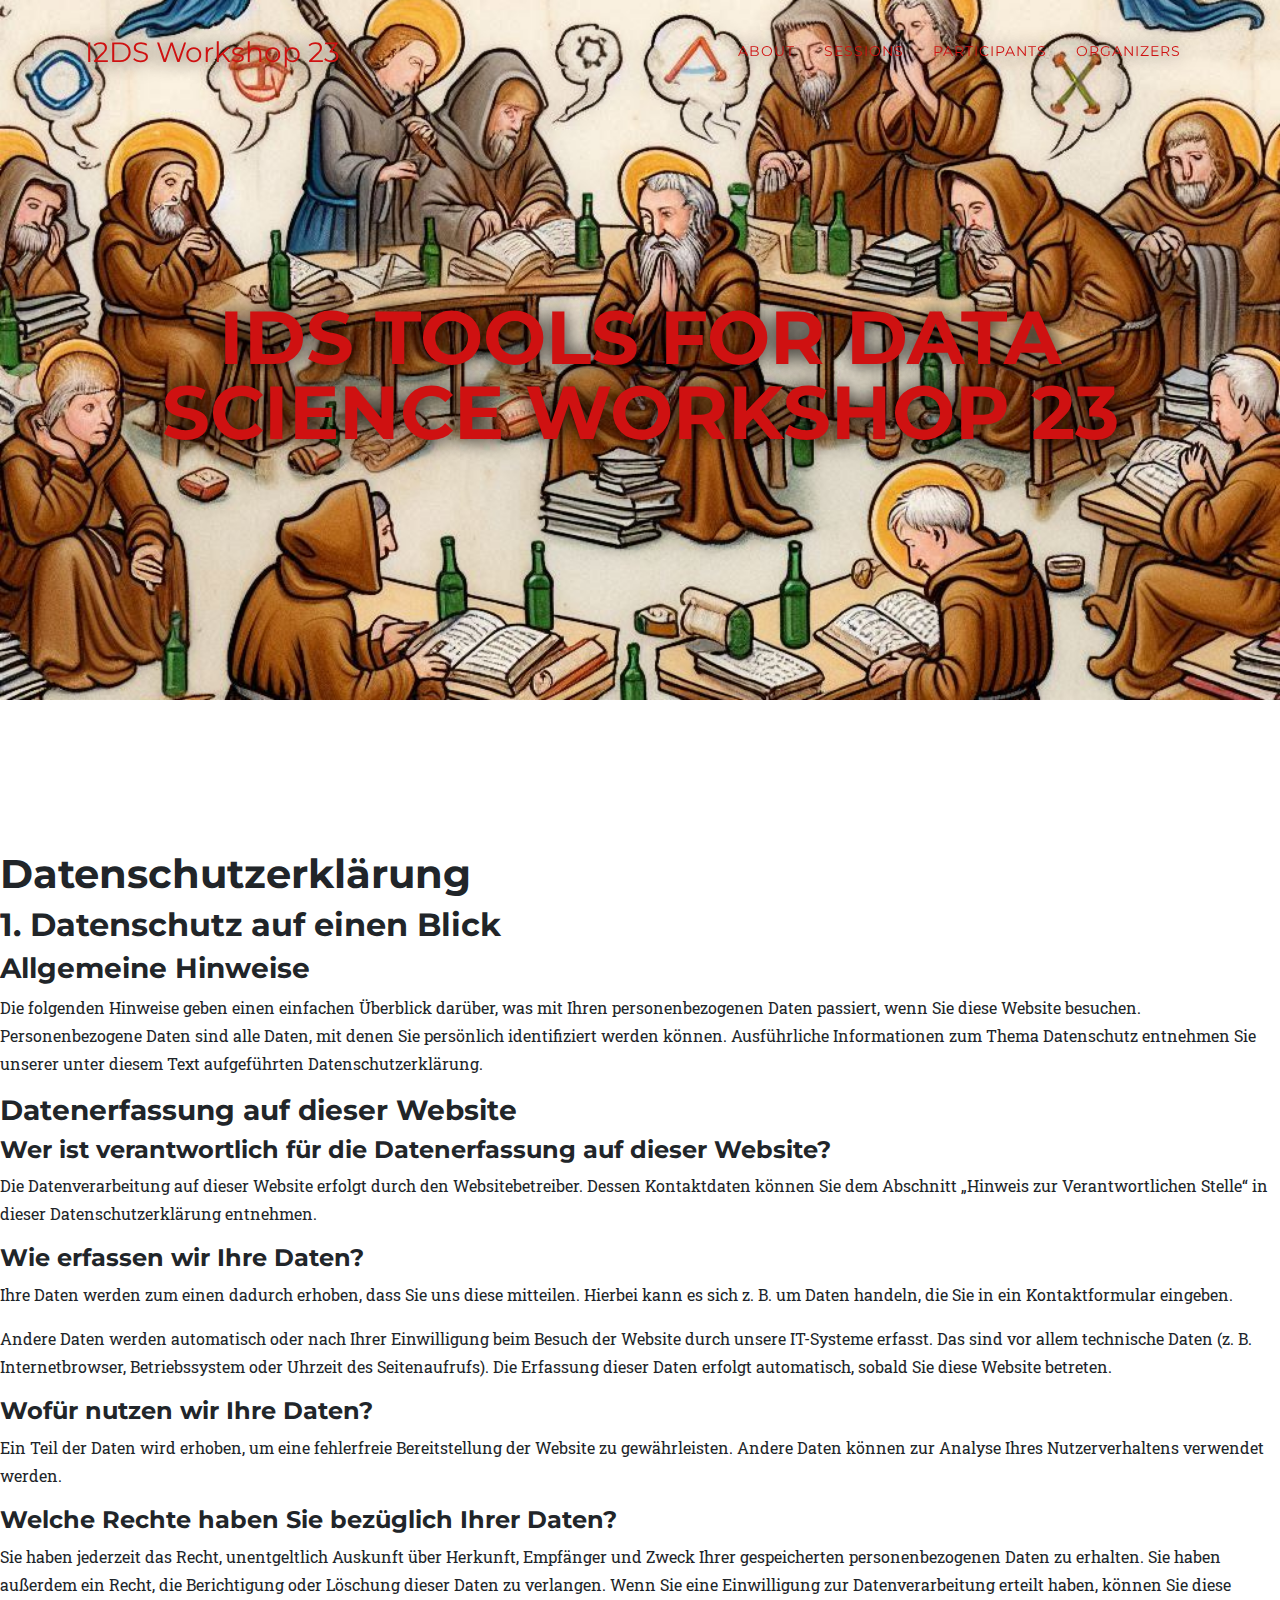
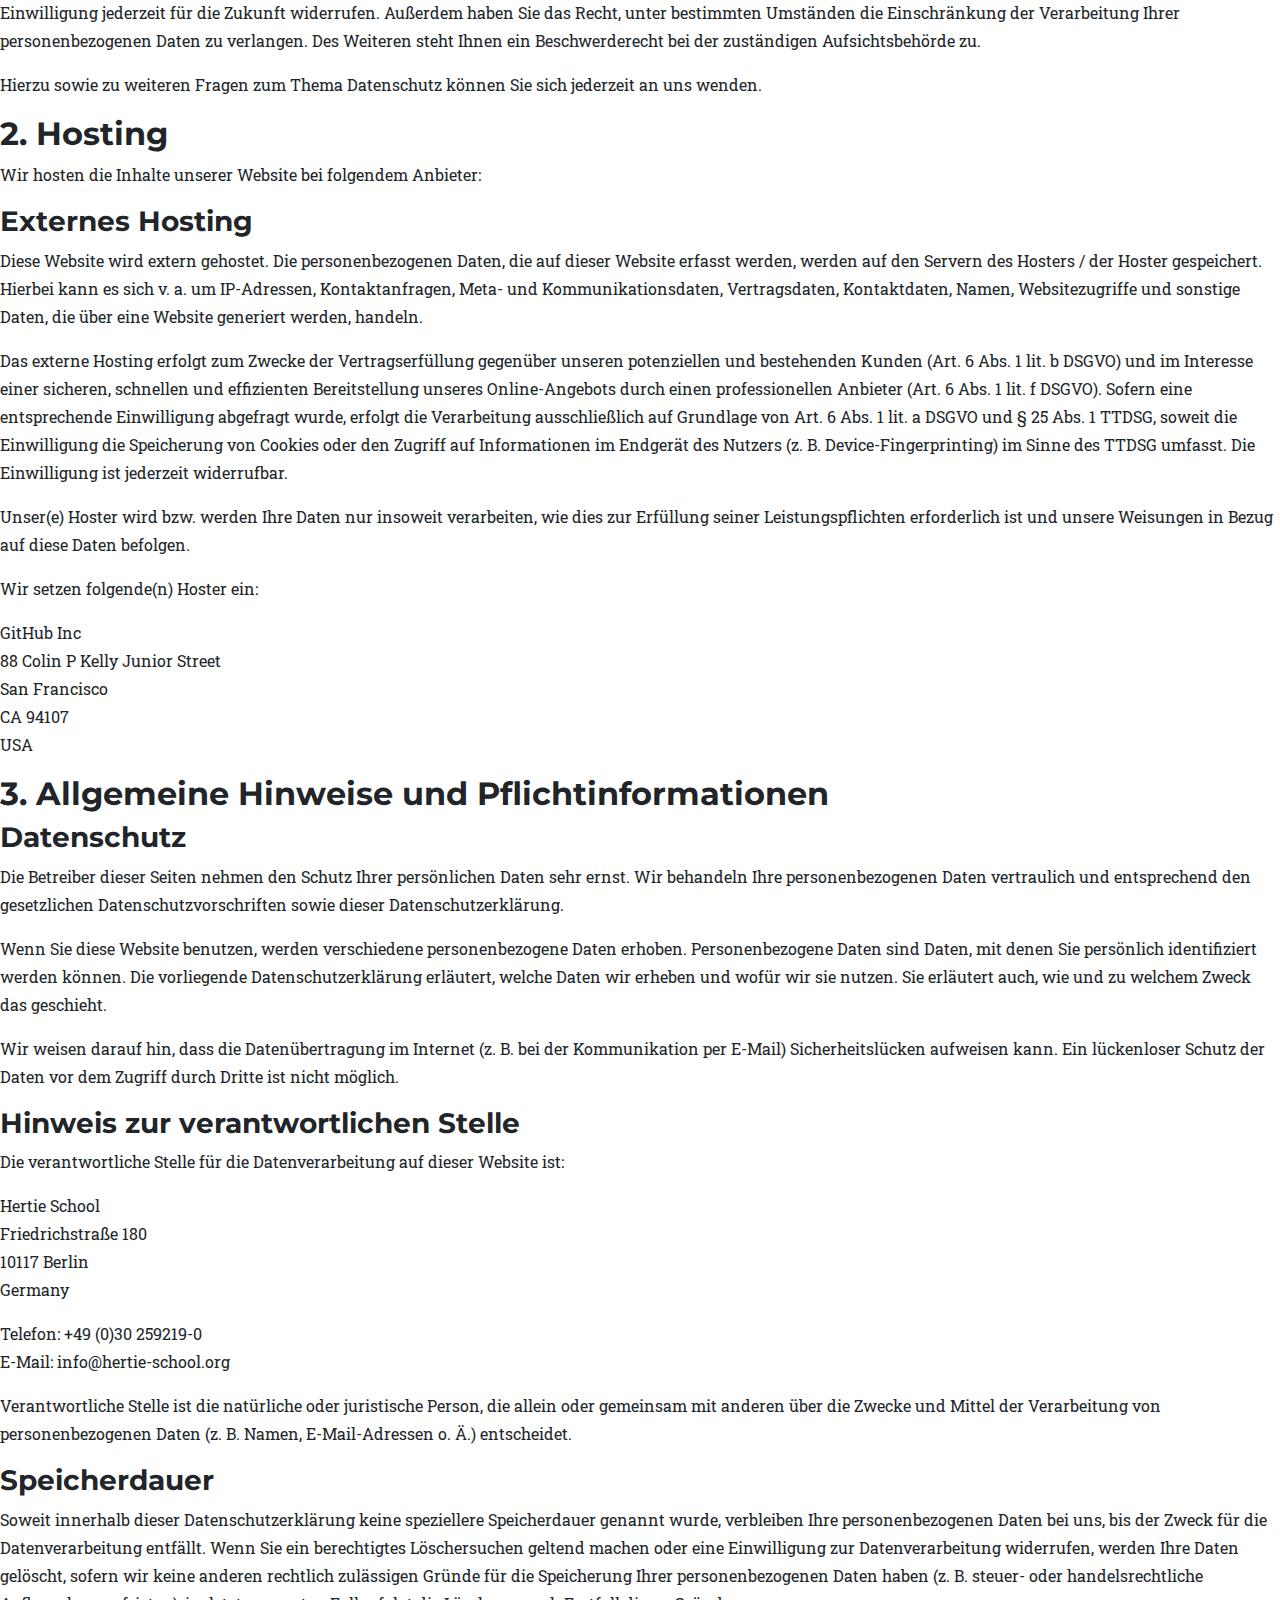
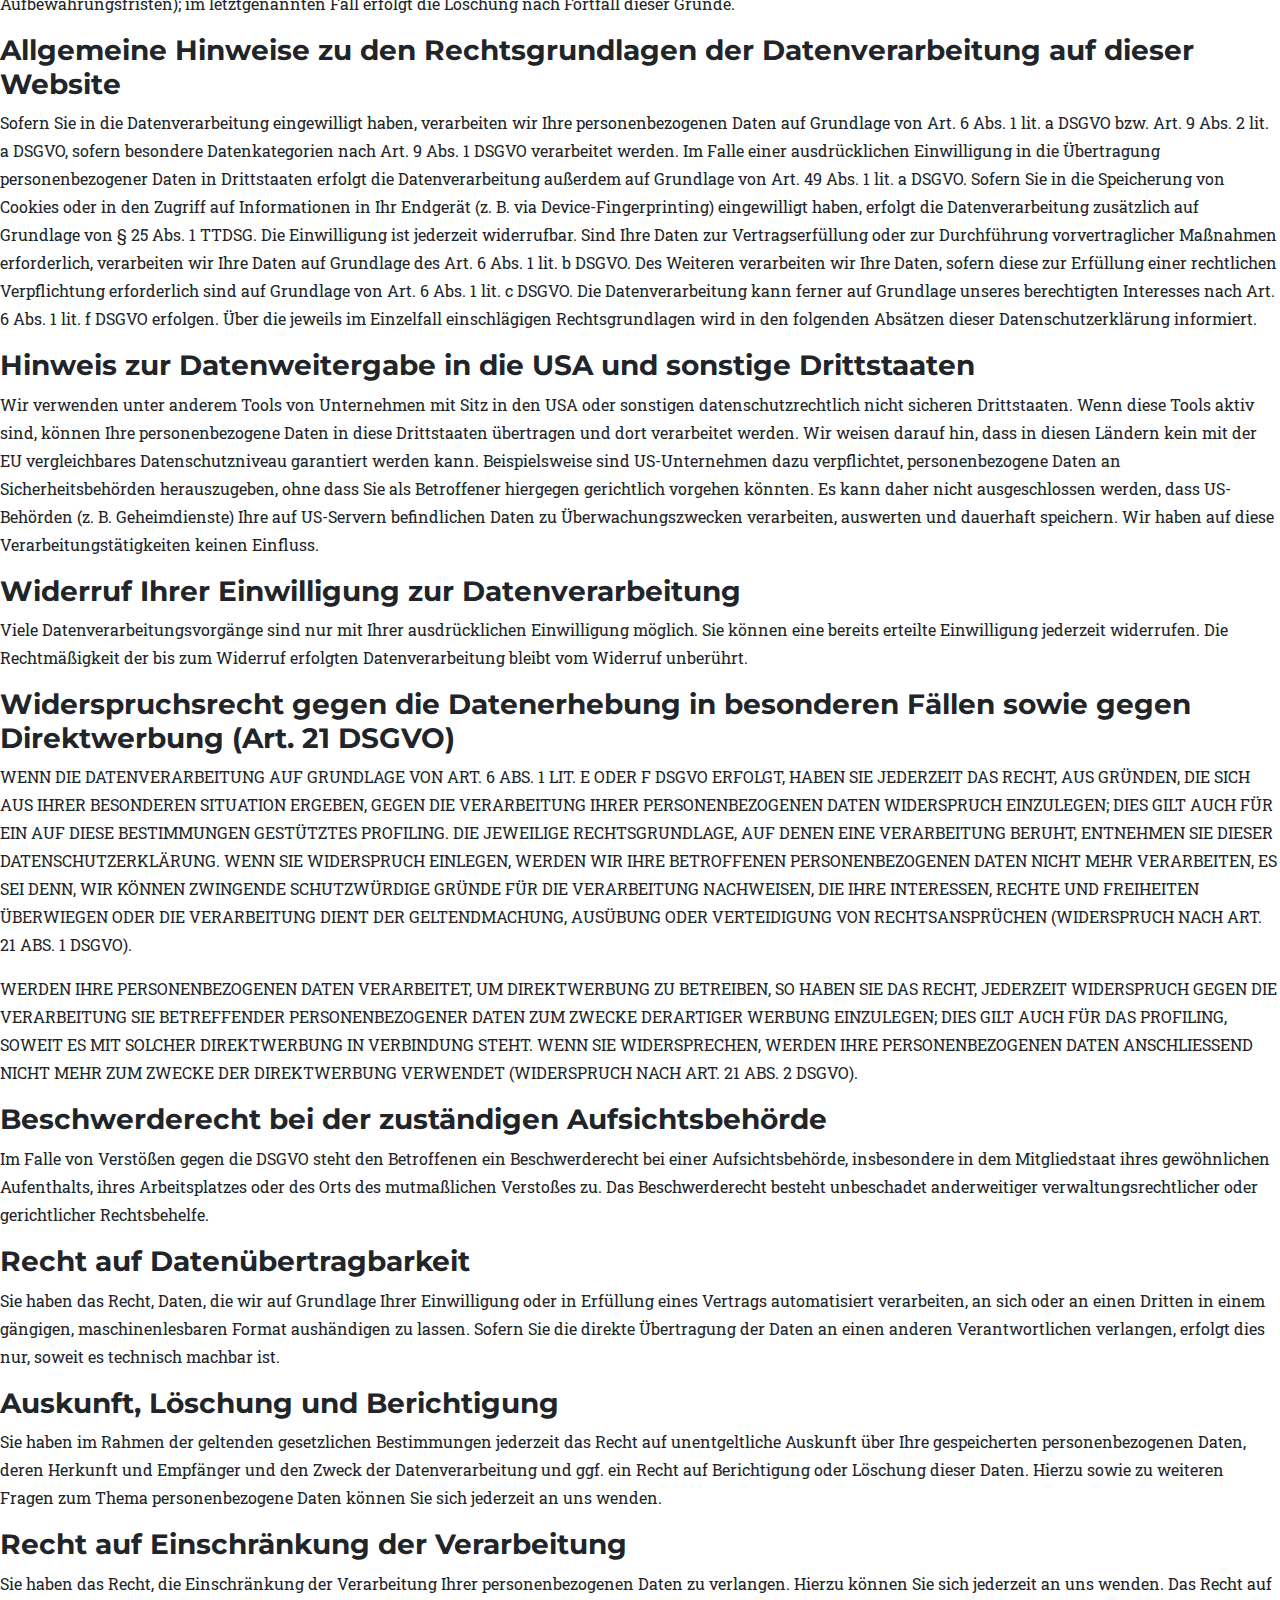
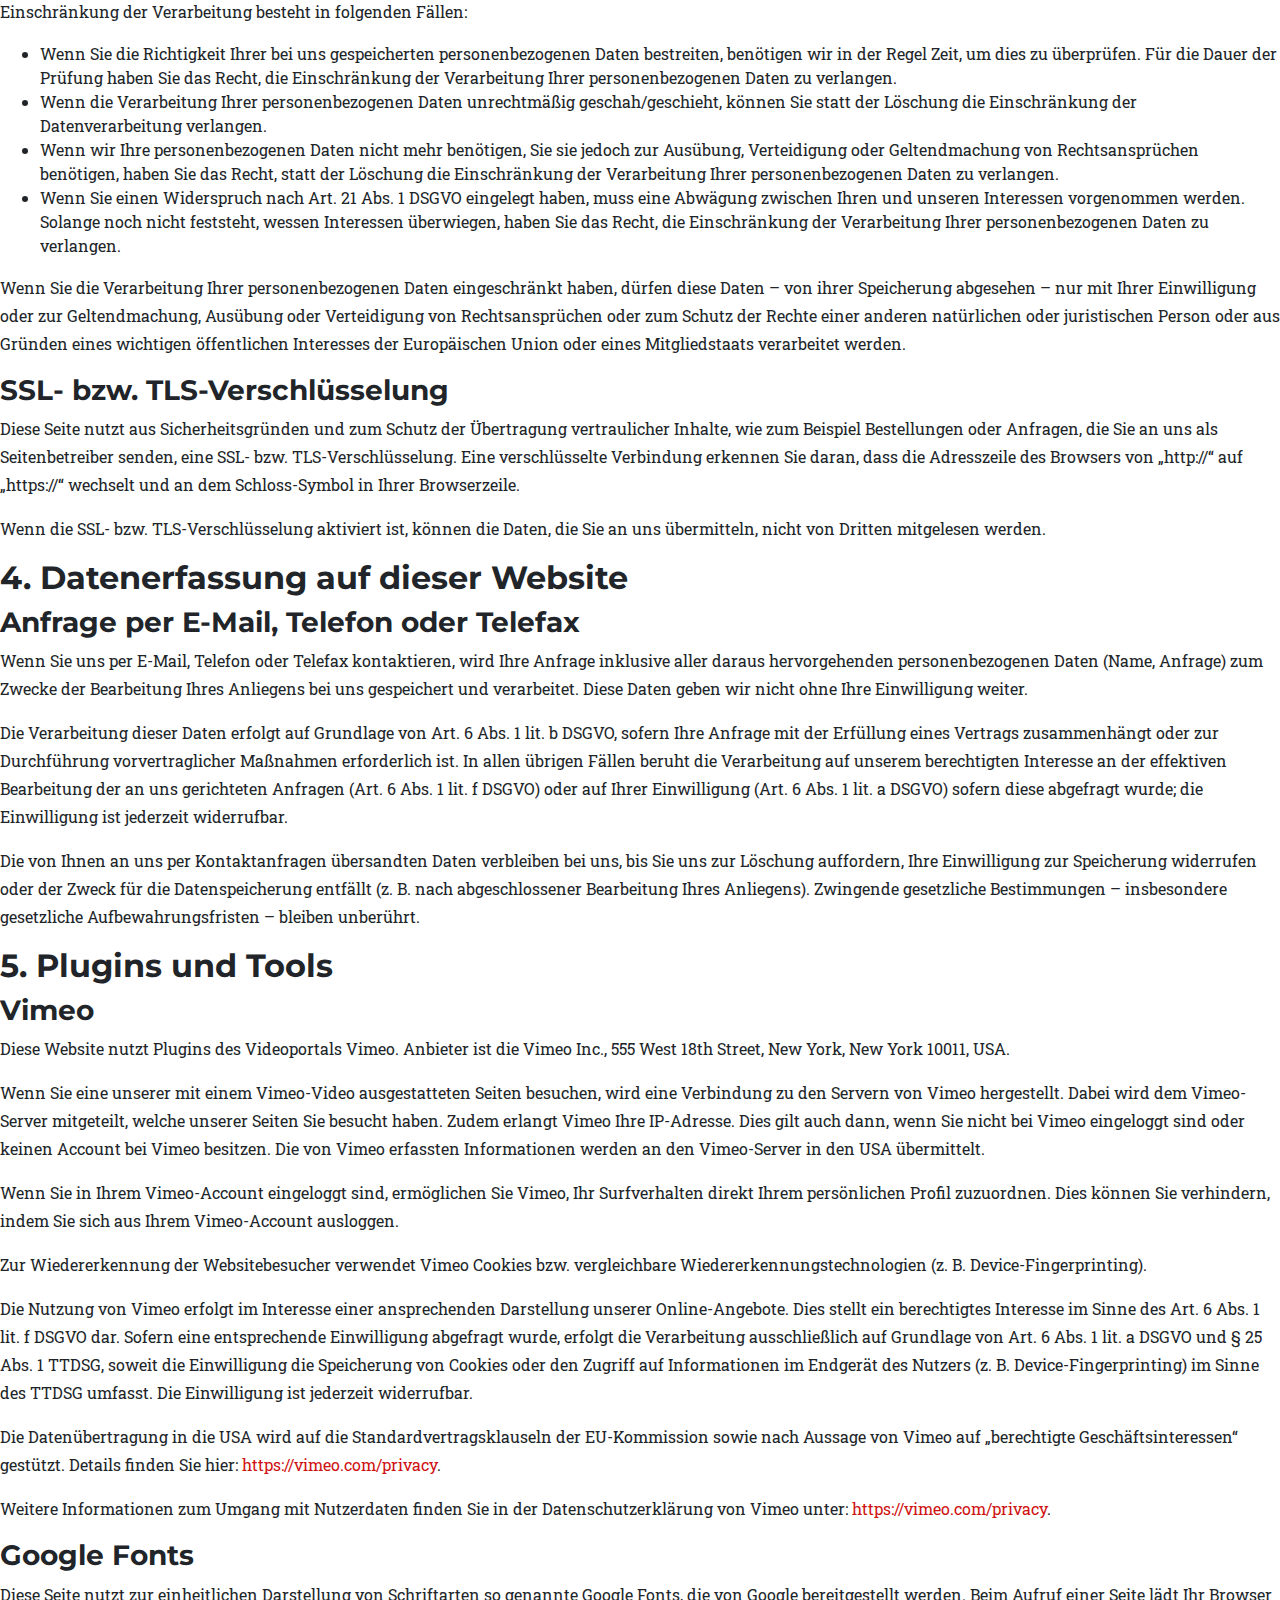
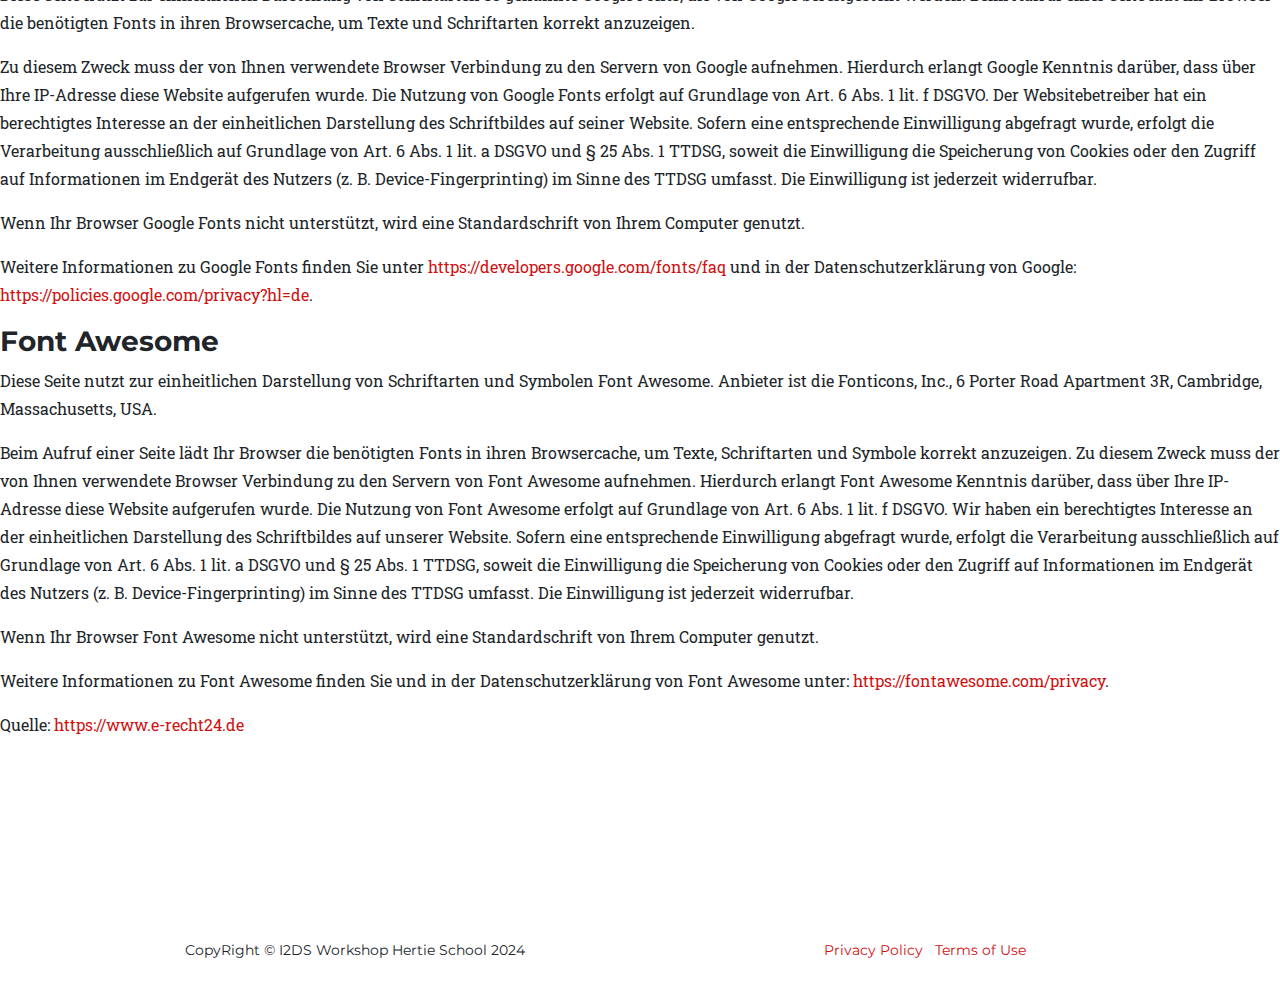
==== commit 28b31a94: "update" ====
--- a/privacy.html
+++ b/privacy.html
@@ -8,7 +8,7 @@
   <meta name="description" content="">
   <meta name="author" content="">
 
-  <title>I2DS Tools for Data Science Workshop 21</title>
+  <title>I2DS Tools for Data Science Workshop 24</title>
 
   <!-- Bootstrap core CSS -->
   <link href="vendor/bootstrap/css/bootstrap.min.css" rel="stylesheet">
@@ -179,7 +179,7 @@
     <div class="container">
       <div class="row">
         <div class="col-md-6">
-          <span class="copyright">CopyRight &copy; I2DS Workshop Hertie School 2023</span>
+          <span class="copyright">CopyRight &copy; I2DS Workshop Hertie School 2024</span>
         </div>
         <div class="col-md-6">
           <ul class="list-inline quicklinks">
--- a/css/agency.css
+++ b/css/agency.css
@@ -14,15 +14,15 @@
 }
 
 a {
-  color: #fed136;
+  color:  #cf1111;
 }
 
 a:hover {
-  color: #fec503;
+  color: #cf1111;
 }
 
 .text-primary {
-  color: #fed136 !important;
+  color:  #cf1111 !important;
 }
 
 h1,
@@ -112,12 +112,12 @@
 }
 
 ::-moz-selection {
-  background: #fed136;
+  background:  #cf1111;
   text-shadow: none;
 }
 
 ::selection {
-  background: #fed136;
+  background:  #cf1111;
   text-shadow: none;
 }
 
@@ -144,14 +144,14 @@
 }
 
 .btn-primary {
-  background-color: #fed136;
-  border-color: #fed136;
+  background-color:  #cf1111;
+  border-color:  #cf1111;
   color: black;
 }
 
 .btn-primary:active, .btn-primary:focus, .btn-primary:hover {
-  background-color: #fec810 !important;
-  border-color: #fec810 !important;
+  background-color: #cf1111 !important;
+  border-color: #cf1111 !important;
   color: white;
 }
 
@@ -171,18 +171,18 @@
   text-transform: uppercase;
   color: white;
   border: 0;
-  background-color: #fed136;
+  background-color:  #cf1111;
   font-family: 'Montserrat', -apple-system, BlinkMacSystemFont, 'Segoe UI', Roboto, 'Helvetica Neue', Arial, sans-serif, 'Apple Color Emoji', 'Segoe UI Emoji', 'Segoe UI Symbol', 'Noto Color Emoji';
 }
 
 #mainNav .navbar-brand {
-  color: #fed136;
+  color:  #cf1111;
   text-shadow: 0 0 20px black;
   font-family: 'Montserrat', -apple-system, BlinkMacSystemFont, 'Segoe UI', Roboto, 'Helvetica Neue', Arial, sans-serif, 'Apple Color Emoji', 'Segoe UI Emoji', 'Segoe UI Symbol', 'Noto Color Emoji';
 }
 
 #mainNav .navbar-brand.active, #mainNav .navbar-brand:active, #mainNav .navbar-brand:focus, #mainNav .navbar-brand:hover {
-  color: #fec503;
+  color: #cf1111;
 }
 
 #mainNav .navbar-nav .nav-item .nav-link {
@@ -190,13 +190,13 @@
   font-weight: 400;
   padding: 0.75em 0;
   letter-spacing: 1px;
-  color: #fec503;
+  color: #cf1111;
   text-shadow: 0 0 20px black;
   font-family: 'Montserrat', -apple-system, BlinkMacSystemFont, 'Segoe UI', Roboto, 'Helvetica Neue', Arial, sans-serif, 'Apple Color Emoji', 'Segoe UI Emoji', 'Segoe UI Symbol', 'Noto Color Emoji';
 }
 
 #mainNav .navbar-nav .nav-item .nav-link.active, #mainNav .navbar-nav .nav-item .nav-link:hover {
-  color: #fec503;
+  color: #cf1111;
 }
 
 .reverse {
@@ -240,7 +240,7 @@
 header.masthead {
   text-align: center;
   color: white;
-  background-image: url("../img/workshop-comic-cover-wide.jpeg");
+  background-image: url("../img/workshop-cover-wide.jpeg");
   background-repeat: no-repeat;
   background-attachment: scroll;
   background-position: center center;
@@ -265,7 +265,7 @@
   font-weight: 700;
   line-height: 50px;
   margin-bottom: 25px;
-  color: #fed136;
+  color:  #cf1111;
   text-shadow: 0 0 20px black;
   font-family: 'Montserrat', -apple-system, BlinkMacSystemFont, 'Segoe UI', Roboto, 'Helvetica Neue', Arial, sans-serif, 'Apple Color Emoji', 'Segoe UI Emoji', 'Segoe UI Symbol', 'Noto Color Emoji';
 }
@@ -539,7 +539,7 @@
   color: white;
   border: 7px solid #e9ecef;
   border-radius: 100%;
-  background-color: #fed136;
+  background-color:  #cf1111;
 }
 
 .timeline > li .timeline-image h4 {
@@ -769,7 +769,7 @@
 }
 
 section#contact .form-control:focus {
-  border-color: #fed136;
+  border-color:  #cf1111;
   -webkit-box-shadow: none;
   box-shadow: none;
 }
@@ -846,5 +846,5 @@
 }
 
 ul.social-buttons li a:active, ul.social-buttons li a:focus, ul.social-buttons li a:hover {
-  background-color: #fed136;
+  background-color:  #cf1111;
 }--- a/css/agency.min.css
+++ b/css/agency.min.css
@@ -2,4 +2,4 @@
  * Start Bootstrap - Agency v5.2.1 (https://startbootstrap.com/template-overviews/agency)
  * Copyright 2013-2019 Start Bootstrap
  * Licensed under MIT (https://github.com/BlackrockDigital/startbootstrap-agency/blob/master/LICENSE)
- */body{overflow-x:hidden;font-family:'Roboto Slab',-apple-system,BlinkMacSystemFont,'Segoe UI',Roboto,'Helvetica Neue',Arial,sans-serif,'Apple Color Emoji','Segoe UI Emoji','Segoe UI Symbol','Noto Color Emoji'}p{line-height:1.75}a{color:#fed136}a:hover{color:#fec503}.text-primary{color:#fed136!important}h1,h2,h3,h4,h5,h6{font-weight:700;font-family:Montserrat,-apple-system,BlinkMacSystemFont,'Segoe UI',Roboto,'Helvetica Neue',Arial,sans-serif,'Apple Color Emoji','Segoe UI Emoji','Segoe UI Symbol','Noto Color Emoji'}.page-section{padding:100px 0}.page-section h2.section-heading{font-size:40px;margin-top:0;margin-bottom:15px}.page-section h3.section-subheading{font-size:16px;font-weight:400;font-style:italic;margin-bottom:75px;text-transform:none;font-family:'Droid Serif',-apple-system,BlinkMacSystemFont,'Segoe UI',Roboto,'Helvetica Neue',Arial,sans-serif,'Apple Color Emoji','Segoe UI Emoji','Segoe UI Symbol','Noto Color Emoji'}@media (min-width:768px){section{padding:150px 0}}::-moz-selection{background:#fed136;text-shadow:none}::selection{background:#fed136;text-shadow:none}img::-moz-selection{background:0 0}img::selection{background:0 0}img::-moz-selection{background:0 0}.btn{font-family:Montserrat,-apple-system,BlinkMacSystemFont,'Segoe UI',Roboto,'Helvetica Neue',Arial,sans-serif,'Apple Color Emoji','Segoe UI Emoji','Segoe UI Symbol','Noto Color Emoji';font-weight:700}.btn-xl{font-size:18px;padding:20px 40px}.btn-primary{background-color:#fed136;border-color:#fed136}.btn-primary:active,.btn-primary:focus,.btn-primary:hover{background-color:#fec810!important;border-color:#fec810!important;color:#fff}.btn-primary:active,.btn-primary:focus{-webkit-box-shadow:0 0 0 .2rem rgba(254,209,55,.5)!important;box-shadow:0 0 0 .2rem rgba(254,209,55,.5)!important}#mainNav{background-color:#212529}#mainNav .navbar-toggler{font-size:12px;right:0;padding:13px;text-transform:uppercase;color:#fff;border:0;background-color:#fed136;font-family:Montserrat,-apple-system,BlinkMacSystemFont,'Segoe UI',Roboto,'Helvetica Neue',Arial,sans-serif,'Apple Color Emoji','Segoe UI Emoji','Segoe UI Symbol','Noto Color Emoji'}#mainNav .navbar-brand{color:#fed136;font-family:'Montserrat',-apple-system,BlinkMacSystemFont,'Segoe UI',Roboto,'Helvetica Neue',Arial,sans-serif,'Apple Color Emoji','Segoe UI Emoji','Segoe UI Symbol','Noto Color Emoji'}#mainNav .navbar-brand.active,#mainNav .navbar-brand:active,#mainNav .navbar-brand:focus,#mainNav .navbar-brand:hover{color:#fec503}#mainNav .navbar-nav .nav-item .nav-link{font-size:90%;font-weight:400;padding:.75em 0;letter-spacing:1px;color:#fff;font-family:Montserrat,-apple-system,BlinkMacSystemFont,'Segoe UI',Roboto,'Helvetica Neue',Arial,sans-serif,'Apple Color Emoji','Segoe UI Emoji','Segoe UI Symbol','Noto Color Emoji'}#mainNav .navbar-nav .nav-item .nav-link.active,#mainNav .navbar-nav .nav-item .nav-link:hover{color:#fed136}@media (min-width:992px){#mainNav{padding-top:25px;padding-bottom:25px;-webkit-transition:padding-top .3s,padding-bottom .3s;transition:padding-top .3s,padding-bottom .3s;border:none;background-color:transparent}#mainNav .navbar-brand{font-size:1.75em;-webkit-transition:all .3s;transition:all .3s}#mainNav .navbar-nav .nav-item .nav-link{padding:1.1em 1em!important}#mainNav.navbar-shrink{padding-top:0;padding-bottom:0;background-color:#212529}#mainNav.navbar-shrink .navbar-brand{font-size:1.25em;padding:12px 0}}header.masthead{text-align:center;color:#fff;background-image:url(../img/header-bg-2.jpg);background-repeat:no-repeat;background-attachment:scroll;background-position:center center;background-size:cover}header.masthead .intro-text{padding-top:150px;padding-bottom:100px}header.masthead .intro-text .intro-lead-in{font-size:18px;font-style:italic;line-height:18px;margin-bottom:30px;font-family:'Droid Serif',-apple-system,BlinkMacSystemFont,'Segoe UI',Roboto,'Helvetica Neue',Arial,sans-serif,'Apple Color Emoji','Segoe UI Emoji','Segoe UI Symbol','Noto Color Emoji'}header.masthead .intro-text .intro-heading{font-size:50px;font-weight:700;line-height:50px;margin-bottom:25px;font-family:Montserrat,-apple-system,BlinkMacSystemFont,'Segoe UI',Roboto,'Helvetica Neue',Arial,sans-serif,'Apple Color Emoji','Segoe UI Emoji','Segoe UI Symbol','Noto Color Emoji'}@media (min-width:768px){header.masthead .intro-text{padding-top:300px;padding-bottom:200px}header.masthead .intro-text .intro-lead-in{font-size:40px;font-style:italic;line-height:40px;margin-bottom:25px;font-family:'Droid Serif',-apple-system,BlinkMacSystemFont,'Segoe UI',Roboto,'Helvetica Neue',Arial,sans-serif,'Apple Color Emoji','Segoe UI Emoji','Segoe UI Symbol','Noto Color Emoji'}header.masthead .intro-text .intro-heading{font-size:75px;font-weight:700;line-height:75px;margin-bottom:50px;font-family:Montserrat,-apple-system,BlinkMacSystemFont,'Segoe UI',Roboto,'Helvetica Neue',Arial,sans-serif,'Apple Color Emoji','Segoe UI Emoji','Segoe UI Symbol','Noto Color Emoji'}}.service-heading{margin:15px 0;text-transform:none}#portfolio .portfolio-item{right:0;margin:0 0 15px}#portfolio .portfolio-item .portfolio-link{position:relative;display:block;max-width:400px;margin:0 auto;cursor:pointer}#portfolio .portfolio-item .portfolio-link .portfolio-hover{position:absolute;width:100%;height:100%;-webkit-transition:all ease .5s;transition:all ease .5s;opacity:0;background:rgba(254,209,54,.9)}#portfolio .portfolio-item .portfolio-link .portfolio-hover:hover{opacity:1}#portfolio .portfolio-item .portfolio-link .portfolio-hover .portfolio-hover-content{font-size:20px;position:absolute;top:50%;width:100%;height:20px;margin-top:-12px;text-align:center;color:#fff}#portfolio .portfolio-item .portfolio-link .portfolio-hover .portfolio-hover-content i{margin-top:-12px}#portfolio .portfolio-item .portfolio-link .portfolio-hover .portfolio-hover-content h3,#portfolio .portfolio-item .portfolio-link .portfolio-hover .portfolio-hover-content h4{margin:0}#portfolio .portfolio-item .portfolio-caption{max-width:400px;margin:0 auto;padding:25px;text-align:center;background-color:#fff}#portfolio .portfolio-item .portfolio-caption h4{margin:0;text-transform:none}#portfolio .portfolio-item .portfolio-caption p{font-size:16px;font-style:italic;margin:0;font-family:'Droid Serif',-apple-system,BlinkMacSystemFont,'Segoe UI',Roboto,'Helvetica Neue',Arial,sans-serif,'Apple Color Emoji','Segoe UI Emoji','Segoe UI Symbol','Noto Color Emoji'}#portfolio *{z-index:2}@media (min-width:767px){#portfolio .portfolio-item{margin:0 0 30px}}.portfolio-modal .modal-dialog{margin:1rem;max-width:100vw}.portfolio-modal .modal-content{padding:100px 0;text-align:center}.portfolio-modal .modal-content h2{font-size:3em;margin-bottom:15px}.portfolio-modal .modal-content p{margin-bottom:30px}.portfolio-modal .modal-content p.item-intro{font-size:16px;font-style:italic;margin:20px 0 30px;font-family:'Droid Serif',-apple-system,BlinkMacSystemFont,'Segoe UI',Roboto,'Helvetica Neue',Arial,sans-serif,'Apple Color Emoji','Segoe UI Emoji','Segoe UI Symbol','Noto Color Emoji'}.portfolio-modal .modal-content ul.list-inline{margin-top:0;margin-bottom:30px}.portfolio-modal .modal-content img{margin-bottom:30px}.portfolio-modal .modal-content button{cursor:pointer}.portfolio-modal .close-modal{position:absolute;top:25px;right:25px;width:75px;height:75px;cursor:pointer;background-color:transparent}.portfolio-modal .close-modal:hover{opacity:.3}.portfolio-modal .close-modal .lr{z-index:1051;width:1px;height:75px;margin-left:35px;-webkit-transform:rotate(45deg);transform:rotate(45deg);background-color:#212529}.portfolio-modal .close-modal .lr .rl{z-index:1052;width:1px;height:75px;-webkit-transform:rotate(90deg);transform:rotate(90deg);background-color:#212529}.timeline{position:relative;padding:0;list-style:none}.timeline:before{position:absolute;top:0;bottom:0;left:40px;width:2px;margin-left:-1.5px;content:'';background-color:#e9ecef}.timeline>li{position:relative;min-height:50px;margin-bottom:50px}.timeline>li:after,.timeline>li:before{display:table;content:' '}.timeline>li:after{clear:both}.timeline>li .timeline-panel{position:relative;float:right;width:100%;padding:0 20px 0 100px;text-align:left}.timeline>li .timeline-panel:before{right:auto;left:-15px;border-right-width:15px;border-left-width:0}.timeline>li .timeline-panel:after{right:auto;left:-14px;border-right-width:14px;border-left-width:0}.timeline>li .timeline-image{position:absolute;z-index:100;left:0;width:80px;height:80px;margin-left:0;text-align:center;color:#fff;border:7px solid #e9ecef;border-radius:100%;background-color:#fed136}.timeline>li .timeline-image h4{font-size:10px;line-height:14px;margin-top:12px}.timeline>li.timeline-inverted>.timeline-panel{float:right;padding:0 20px 0 100px;text-align:left}.timeline>li.timeline-inverted>.timeline-panel:before{right:auto;left:-15px;border-right-width:15px;border-left-width:0}.timeline>li.timeline-inverted>.timeline-panel:after{right:auto;left:-14px;border-right-width:14px;border-left-width:0}.timeline>li:last-child{margin-bottom:0}.timeline .timeline-heading h4{margin-top:0;color:inherit}.timeline .timeline-heading h4.subheading{text-transform:none}.timeline .timeline-body>p,.timeline .timeline-body>ul{margin-bottom:0}@media (min-width:768px){.timeline:before{left:50%}.timeline>li{min-height:100px;margin-bottom:100px}.timeline>li .timeline-panel{float:left;width:41%;padding:0 20px 20px 30px;text-align:right}.timeline>li .timeline-image{left:50%;width:100px;height:100px;margin-left:-50px}.timeline>li .timeline-image h4{font-size:13px;line-height:18px;margin-top:16px}.timeline>li.timeline-inverted>.timeline-panel{float:right;padding:0 30px 20px 20px;text-align:left}}@media (min-width:992px){.timeline>li{min-height:150px}.timeline>li .timeline-panel{padding:0 20px 20px}.timeline>li .timeline-image{width:150px;height:150px;margin-left:-75px}.timeline>li .timeline-image h4{font-size:18px;line-height:26px;margin-top:30px}.timeline>li.timeline-inverted>.timeline-panel{padding:0 20px 20px}}@media (min-width:1200px){.timeline>li{min-height:170px}.timeline>li .timeline-panel{padding:0 20px 20px 100px}.timeline>li .timeline-image{width:170px;height:170px;margin-left:-85px}.timeline>li .timeline-image h4{margin-top:40px}.timeline>li.timeline-inverted>.timeline-panel{padding:0 100px 20px 20px}}.team-member{margin-bottom:50px;text-align:center}.team-member img{width:225px;height:225px;border:7px solid rgba(0,0,0,.1)}.team-member h4{margin-top:25px;margin-bottom:0;text-transform:none}.team-member p{margin-top:0}section#contact{background-color:#212529;background-image:url(../img/map-image.png);background-repeat:no-repeat;background-position:center}section#contact .section-heading{color:#fff}section#contact .form-group{margin-bottom:25px}section#contact .form-group input,section#contact .form-group textarea{padding:20px}section#contact .form-group input.form-control{height:auto}section#contact .form-group textarea.form-control{height:248px}section#contact .form-control:focus{border-color:#fed136;-webkit-box-shadow:none;box-shadow:none}section#contact ::-webkit-input-placeholder{font-weight:700;color:#ced4da;font-family:Montserrat,-apple-system,BlinkMacSystemFont,'Segoe UI',Roboto,'Helvetica Neue',Arial,sans-serif,'Apple Color Emoji','Segoe UI Emoji','Segoe UI Symbol','Noto Color Emoji'}section#contact :-moz-placeholder{font-weight:700;color:#ced4da;font-family:Montserrat,-apple-system,BlinkMacSystemFont,'Segoe UI',Roboto,'Helvetica Neue',Arial,sans-serif,'Apple Color Emoji','Segoe UI Emoji','Segoe UI Symbol','Noto Color Emoji'}section#contact ::-moz-placeholder{font-weight:700;color:#ced4da;font-family:Montserrat,-apple-system,BlinkMacSystemFont,'Segoe UI',Roboto,'Helvetica Neue',Arial,sans-serif,'Apple Color Emoji','Segoe UI Emoji','Segoe UI Symbol','Noto Color Emoji'}section#contact :-ms-input-placeholder{font-weight:700;color:#ced4da;font-family:Montserrat,-apple-system,BlinkMacSystemFont,'Segoe UI',Roboto,'Helvetica Neue',Arial,sans-serif,'Apple Color Emoji','Segoe UI Emoji','Segoe UI Symbol','Noto Color Emoji'}.footer{padding:25px 0;text-align:center}.footer span.copyright{font-size:90%;line-height:40px;text-transform:none;font-family:Montserrat,-apple-system,BlinkMacSystemFont,'Segoe UI',Roboto,'Helvetica Neue',Arial,sans-serif,'Apple Color Emoji','Segoe UI Emoji','Segoe UI Symbol','Noto Color Emoji'}.footer ul.quicklinks{font-size:90%;line-height:40px;margin-bottom:0;text-transform:none;font-family:Montserrat,-apple-system,BlinkMacSystemFont,'Segoe UI',Roboto,'Helvetica Neue',Arial,sans-serif,'Apple Color Emoji','Segoe UI Emoji','Segoe UI Symbol','Noto Color Emoji'}ul.social-buttons{margin-bottom:0}ul.social-buttons li a{font-size:20px;line-height:50px;display:block;width:50px;height:50px;-webkit-transition:all .3s;transition:all .3s;color:#fff;border-radius:100%;outline:0;background-color:#212529}ul.social-buttons li a:active,ul.social-buttons li a:focus,ul.social-buttons li a:hover{background-color:#fed136}
+ */body{overflow-x:hidden;font-family:'Roboto Slab',-apple-system,BlinkMacSystemFont,'Segoe UI',Roboto,'Helvetica Neue',Arial,sans-serif,'Apple Color Emoji','Segoe UI Emoji','Segoe UI Symbol','Noto Color Emoji'}p{line-height:1.75}a{color: #cf1111}a:hover{color:#fec503}.text-primary{color: #cf1111!important}h1,h2,h3,h4,h5,h6{font-weight:700;font-family:Montserrat,-apple-system,BlinkMacSystemFont,'Segoe UI',Roboto,'Helvetica Neue',Arial,sans-serif,'Apple Color Emoji','Segoe UI Emoji','Segoe UI Symbol','Noto Color Emoji'}.page-section{padding:100px 0}.page-section h2.section-heading{font-size:40px;margin-top:0;margin-bottom:15px}.page-section h3.section-subheading{font-size:16px;font-weight:400;font-style:italic;margin-bottom:75px;text-transform:none;font-family:'Droid Serif',-apple-system,BlinkMacSystemFont,'Segoe UI',Roboto,'Helvetica Neue',Arial,sans-serif,'Apple Color Emoji','Segoe UI Emoji','Segoe UI Symbol','Noto Color Emoji'}@media (min-width:768px){section{padding:150px 0}}::-moz-selection{background: #cf1111;text-shadow:none}::selection{background: #cf1111;text-shadow:none}img::-moz-selection{background:0 0}img::selection{background:0 0}img::-moz-selection{background:0 0}.btn{font-family:Montserrat,-apple-system,BlinkMacSystemFont,'Segoe UI',Roboto,'Helvetica Neue',Arial,sans-serif,'Apple Color Emoji','Segoe UI Emoji','Segoe UI Symbol','Noto Color Emoji';font-weight:700}.btn-xl{font-size:18px;padding:20px 40px}.btn-primary{background-color: #cf1111;border-color: #cf1111}.btn-primary:active,.btn-primary:focus,.btn-primary:hover{background-color:#fec810!important;border-color:#fec810!important;color:#fff}.btn-primary:active,.btn-primary:focus{-webkit-box-shadow:0 0 0 .2rem rgba(254,209,55,.5)!important;box-shadow:0 0 0 .2rem rgba(254,209,55,.5)!important}#mainNav{background-color:#212529}#mainNav .navbar-toggler{font-size:12px;right:0;padding:13px;text-transform:uppercase;color:#fff;border:0;background-color: #cf1111;font-family:Montserrat,-apple-system,BlinkMacSystemFont,'Segoe UI',Roboto,'Helvetica Neue',Arial,sans-serif,'Apple Color Emoji','Segoe UI Emoji','Segoe UI Symbol','Noto Color Emoji'}#mainNav .navbar-brand{color: #cf1111;font-family:'Montserrat',-apple-system,BlinkMacSystemFont,'Segoe UI',Roboto,'Helvetica Neue',Arial,sans-serif,'Apple Color Emoji','Segoe UI Emoji','Segoe UI Symbol','Noto Color Emoji'}#mainNav .navbar-brand.active,#mainNav .navbar-brand:active,#mainNav .navbar-brand:focus,#mainNav .navbar-brand:hover{color:#fec503}#mainNav .navbar-nav .nav-item .nav-link{font-size:90%;font-weight:400;padding:.75em 0;letter-spacing:1px;color:#fff;font-family:Montserrat,-apple-system,BlinkMacSystemFont,'Segoe UI',Roboto,'Helvetica Neue',Arial,sans-serif,'Apple Color Emoji','Segoe UI Emoji','Segoe UI Symbol','Noto Color Emoji'}#mainNav .navbar-nav .nav-item .nav-link.active,#mainNav .navbar-nav .nav-item .nav-link:hover{color: #cf1111}@media (min-width:992px){#mainNav{padding-top:25px;padding-bottom:25px;-webkit-transition:padding-top .3s,padding-bottom .3s;transition:padding-top .3s,padding-bottom .3s;border:none;background-color:transparent}#mainNav .navbar-brand{font-size:1.75em;-webkit-transition:all .3s;transition:all .3s}#mainNav .navbar-nav .nav-item .nav-link{padding:1.1em 1em!important}#mainNav.navbar-shrink{padding-top:0;padding-bottom:0;background-color:#212529}#mainNav.navbar-shrink .navbar-brand{font-size:1.25em;padding:12px 0}}header.masthead{text-align:center;color:#fff;background-image:url(../img/header-bg-2.jpg);background-repeat:no-repeat;background-attachment:scroll;background-position:center center;background-size:cover}header.masthead .intro-text{padding-top:150px;padding-bottom:100px}header.masthead .intro-text .intro-lead-in{font-size:18px;font-style:italic;line-height:18px;margin-bottom:30px;font-family:'Droid Serif',-apple-system,BlinkMacSystemFont,'Segoe UI',Roboto,'Helvetica Neue',Arial,sans-serif,'Apple Color Emoji','Segoe UI Emoji','Segoe UI Symbol','Noto Color Emoji'}header.masthead .intro-text .intro-heading{font-size:50px;font-weight:700;line-height:50px;margin-bottom:25px;font-family:Montserrat,-apple-system,BlinkMacSystemFont,'Segoe UI',Roboto,'Helvetica Neue',Arial,sans-serif,'Apple Color Emoji','Segoe UI Emoji','Segoe UI Symbol','Noto Color Emoji'}@media (min-width:768px){header.masthead .intro-text{padding-top:300px;padding-bottom:200px}header.masthead .intro-text .intro-lead-in{font-size:40px;font-style:italic;line-height:40px;margin-bottom:25px;font-family:'Droid Serif',-apple-system,BlinkMacSystemFont,'Segoe UI',Roboto,'Helvetica Neue',Arial,sans-serif,'Apple Color Emoji','Segoe UI Emoji','Segoe UI Symbol','Noto Color Emoji'}header.masthead .intro-text .intro-heading{font-size:75px;font-weight:700;line-height:75px;margin-bottom:50px;font-family:Montserrat,-apple-system,BlinkMacSystemFont,'Segoe UI',Roboto,'Helvetica Neue',Arial,sans-serif,'Apple Color Emoji','Segoe UI Emoji','Segoe UI Symbol','Noto Color Emoji'}}.service-heading{margin:15px 0;text-transform:none}#portfolio .portfolio-item{right:0;margin:0 0 15px}#portfolio .portfolio-item .portfolio-link{position:relative;display:block;max-width:400px;margin:0 auto;cursor:pointer}#portfolio .portfolio-item .portfolio-link .portfolio-hover{position:absolute;width:100%;height:100%;-webkit-transition:all ease .5s;transition:all ease .5s;opacity:0;background:rgba(254,209,54,.9)}#portfolio .portfolio-item .portfolio-link .portfolio-hover:hover{opacity:1}#portfolio .portfolio-item .portfolio-link .portfolio-hover .portfolio-hover-content{font-size:20px;position:absolute;top:50%;width:100%;height:20px;margin-top:-12px;text-align:center;color:#fff}#portfolio .portfolio-item .portfolio-link .portfolio-hover .portfolio-hover-content i{margin-top:-12px}#portfolio .portfolio-item .portfolio-link .portfolio-hover .portfolio-hover-content h3,#portfolio .portfolio-item .portfolio-link .portfolio-hover .portfolio-hover-content h4{margin:0}#portfolio .portfolio-item .portfolio-caption{max-width:400px;margin:0 auto;padding:25px;text-align:center;background-color:#fff}#portfolio .portfolio-item .portfolio-caption h4{margin:0;text-transform:none}#portfolio .portfolio-item .portfolio-caption p{font-size:16px;font-style:italic;margin:0;font-family:'Droid Serif',-apple-system,BlinkMacSystemFont,'Segoe UI',Roboto,'Helvetica Neue',Arial,sans-serif,'Apple Color Emoji','Segoe UI Emoji','Segoe UI Symbol','Noto Color Emoji'}#portfolio *{z-index:2}@media (min-width:767px){#portfolio .portfolio-item{margin:0 0 30px}}.portfolio-modal .modal-dialog{margin:1rem;max-width:100vw}.portfolio-modal .modal-content{padding:100px 0;text-align:center}.portfolio-modal .modal-content h2{font-size:3em;margin-bottom:15px}.portfolio-modal .modal-content p{margin-bottom:30px}.portfolio-modal .modal-content p.item-intro{font-size:16px;font-style:italic;margin:20px 0 30px;font-family:'Droid Serif',-apple-system,BlinkMacSystemFont,'Segoe UI',Roboto,'Helvetica Neue',Arial,sans-serif,'Apple Color Emoji','Segoe UI Emoji','Segoe UI Symbol','Noto Color Emoji'}.portfolio-modal .modal-content ul.list-inline{margin-top:0;margin-bottom:30px}.portfolio-modal .modal-content img{margin-bottom:30px}.portfolio-modal .modal-content button{cursor:pointer}.portfolio-modal .close-modal{position:absolute;top:25px;right:25px;width:75px;height:75px;cursor:pointer;background-color:transparent}.portfolio-modal .close-modal:hover{opacity:.3}.portfolio-modal .close-modal .lr{z-index:1051;width:1px;height:75px;margin-left:35px;-webkit-transform:rotate(45deg);transform:rotate(45deg);background-color:#212529}.portfolio-modal .close-modal .lr .rl{z-index:1052;width:1px;height:75px;-webkit-transform:rotate(90deg);transform:rotate(90deg);background-color:#212529}.timeline{position:relative;padding:0;list-style:none}.timeline:before{position:absolute;top:0;bottom:0;left:40px;width:2px;margin-left:-1.5px;content:'';background-color:#e9ecef}.timeline>li{position:relative;min-height:50px;margin-bottom:50px}.timeline>li:after,.timeline>li:before{display:table;content:' '}.timeline>li:after{clear:both}.timeline>li .timeline-panel{position:relative;float:right;width:100%;padding:0 20px 0 100px;text-align:left}.timeline>li .timeline-panel:before{right:auto;left:-15px;border-right-width:15px;border-left-width:0}.timeline>li .timeline-panel:after{right:auto;left:-14px;border-right-width:14px;border-left-width:0}.timeline>li .timeline-image{position:absolute;z-index:100;left:0;width:80px;height:80px;margin-left:0;text-align:center;color:#fff;border:7px solid #e9ecef;border-radius:100%;background-color: #cf1111}.timeline>li .timeline-image h4{font-size:10px;line-height:14px;margin-top:12px}.timeline>li.timeline-inverted>.timeline-panel{float:right;padding:0 20px 0 100px;text-align:left}.timeline>li.timeline-inverted>.timeline-panel:before{right:auto;left:-15px;border-right-width:15px;border-left-width:0}.timeline>li.timeline-inverted>.timeline-panel:after{right:auto;left:-14px;border-right-width:14px;border-left-width:0}.timeline>li:last-child{margin-bottom:0}.timeline .timeline-heading h4{margin-top:0;color:inherit}.timeline .timeline-heading h4.subheading{text-transform:none}.timeline .timeline-body>p,.timeline .timeline-body>ul{margin-bottom:0}@media (min-width:768px){.timeline:before{left:50%}.timeline>li{min-height:100px;margin-bottom:100px}.timeline>li .timeline-panel{float:left;width:41%;padding:0 20px 20px 30px;text-align:right}.timeline>li .timeline-image{left:50%;width:100px;height:100px;margin-left:-50px}.timeline>li .timeline-image h4{font-size:13px;line-height:18px;margin-top:16px}.timeline>li.timeline-inverted>.timeline-panel{float:right;padding:0 30px 20px 20px;text-align:left}}@media (min-width:992px){.timeline>li{min-height:150px}.timeline>li .timeline-panel{padding:0 20px 20px}.timeline>li .timeline-image{width:150px;height:150px;margin-left:-75px}.timeline>li .timeline-image h4{font-size:18px;line-height:26px;margin-top:30px}.timeline>li.timeline-inverted>.timeline-panel{padding:0 20px 20px}}@media (min-width:1200px){.timeline>li{min-height:170px}.timeline>li .timeline-panel{padding:0 20px 20px 100px}.timeline>li .timeline-image{width:170px;height:170px;margin-left:-85px}.timeline>li .timeline-image h4{margin-top:40px}.timeline>li.timeline-inverted>.timeline-panel{padding:0 100px 20px 20px}}.team-member{margin-bottom:50px;text-align:center}.team-member img{width:225px;height:225px;border:7px solid rgba(0,0,0,.1)}.team-member h4{margin-top:25px;margin-bottom:0;text-transform:none}.team-member p{margin-top:0}section#contact{background-color:#212529;background-image:url(../img/map-image.png);background-repeat:no-repeat;background-position:center}section#contact .section-heading{color:#fff}section#contact .form-group{margin-bottom:25px}section#contact .form-group input,section#contact .form-group textarea{padding:20px}section#contact .form-group input.form-control{height:auto}section#contact .form-group textarea.form-control{height:248px}section#contact .form-control:focus{border-color: #cf1111;-webkit-box-shadow:none;box-shadow:none}section#contact ::-webkit-input-placeholder{font-weight:700;color:#ced4da;font-family:Montserrat,-apple-system,BlinkMacSystemFont,'Segoe UI',Roboto,'Helvetica Neue',Arial,sans-serif,'Apple Color Emoji','Segoe UI Emoji','Segoe UI Symbol','Noto Color Emoji'}section#contact :-moz-placeholder{font-weight:700;color:#ced4da;font-family:Montserrat,-apple-system,BlinkMacSystemFont,'Segoe UI',Roboto,'Helvetica Neue',Arial,sans-serif,'Apple Color Emoji','Segoe UI Emoji','Segoe UI Symbol','Noto Color Emoji'}section#contact ::-moz-placeholder{font-weight:700;color:#ced4da;font-family:Montserrat,-apple-system,BlinkMacSystemFont,'Segoe UI',Roboto,'Helvetica Neue',Arial,sans-serif,'Apple Color Emoji','Segoe UI Emoji','Segoe UI Symbol','Noto Color Emoji'}section#contact :-ms-input-placeholder{font-weight:700;color:#ced4da;font-family:Montserrat,-apple-system,BlinkMacSystemFont,'Segoe UI',Roboto,'Helvetica Neue',Arial,sans-serif,'Apple Color Emoji','Segoe UI Emoji','Segoe UI Symbol','Noto Color Emoji'}.footer{padding:25px 0;text-align:center}.footer span.copyright{font-size:90%;line-height:40px;text-transform:none;font-family:Montserrat,-apple-system,BlinkMacSystemFont,'Segoe UI',Roboto,'Helvetica Neue',Arial,sans-serif,'Apple Color Emoji','Segoe UI Emoji','Segoe UI Symbol','Noto Color Emoji'}.footer ul.quicklinks{font-size:90%;line-height:40px;margin-bottom:0;text-transform:none;font-family:Montserrat,-apple-system,BlinkMacSystemFont,'Segoe UI',Roboto,'Helvetica Neue',Arial,sans-serif,'Apple Color Emoji','Segoe UI Emoji','Segoe UI Symbol','Noto Color Emoji'}ul.social-buttons{margin-bottom:0}ul.social-buttons li a{font-size:20px;line-height:50px;display:block;width:50px;height:50px;-webkit-transition:all .3s;transition:all .3s;color:#fff;border-radius:100%;outline:0;background-color:#212529}ul.social-buttons li a:active,ul.social-buttons li a:focus,ul.social-buttons li a:hover{background-color: #cf1111}
